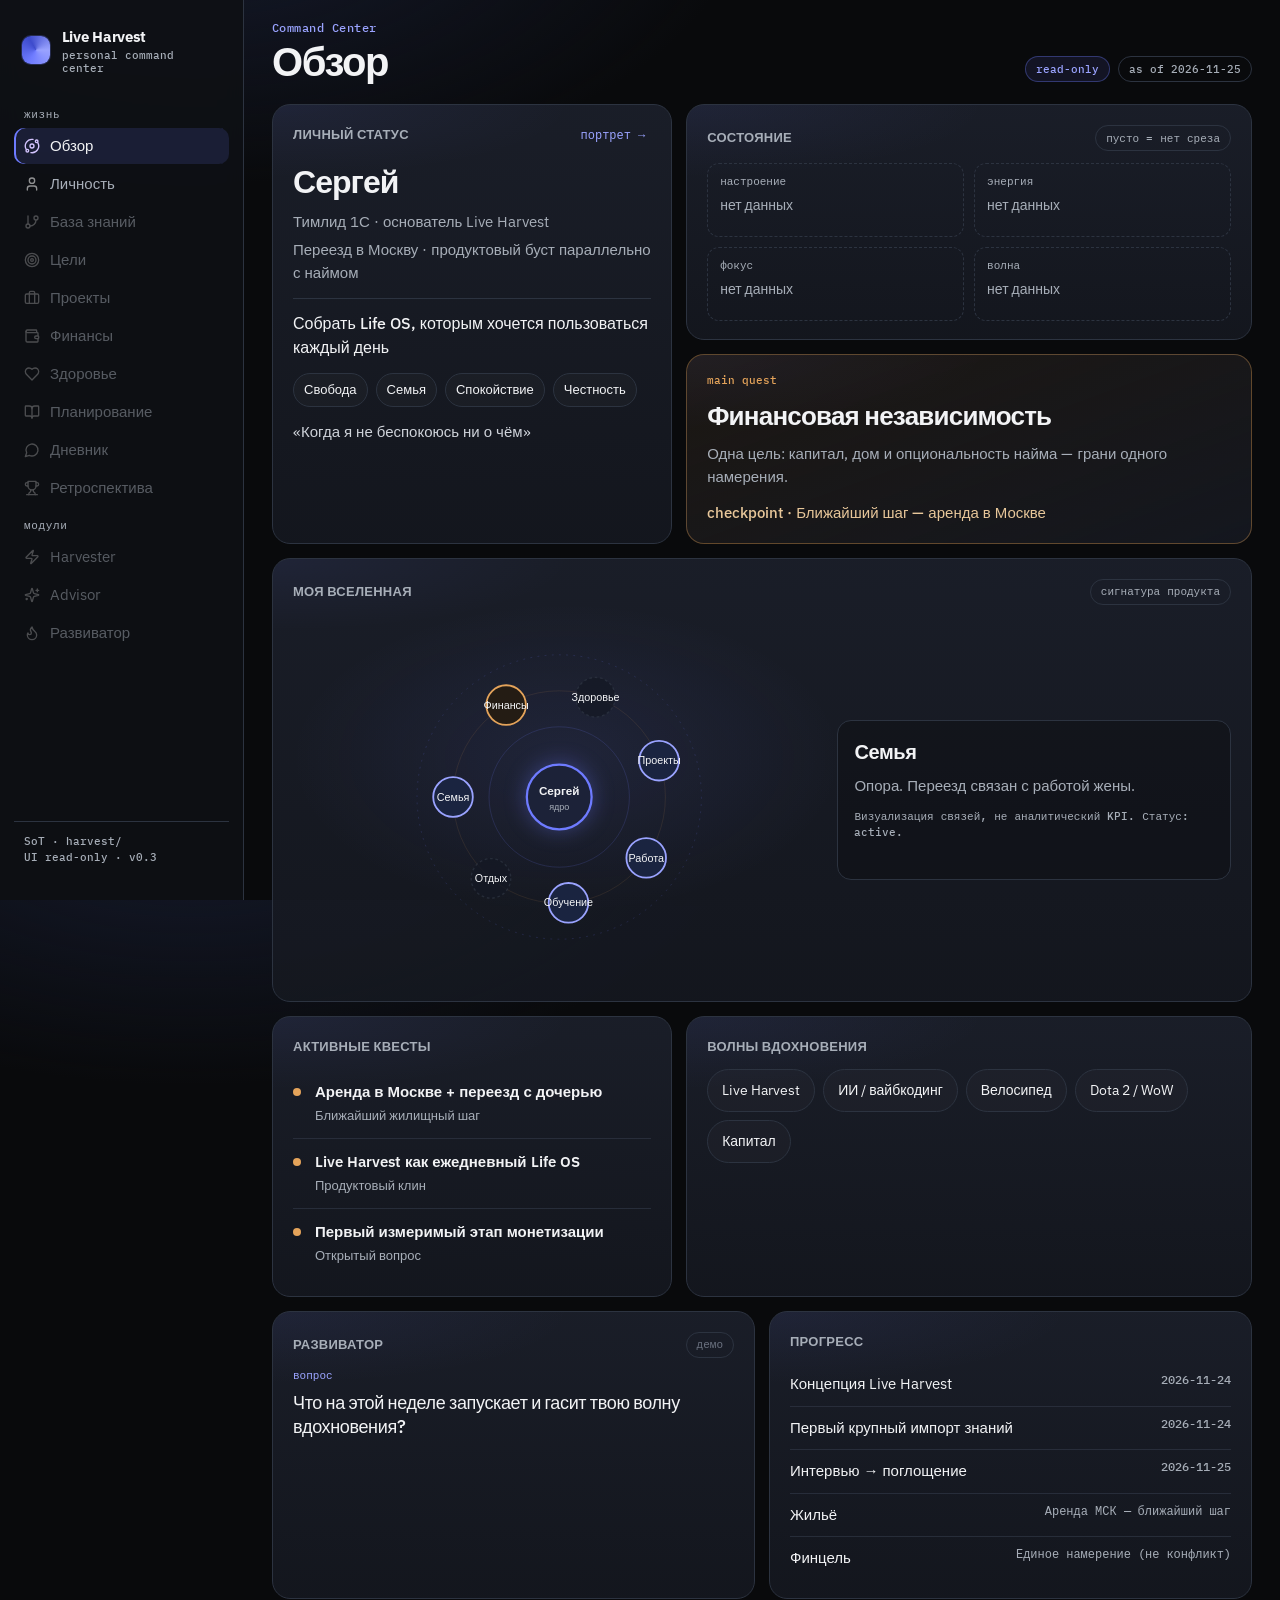
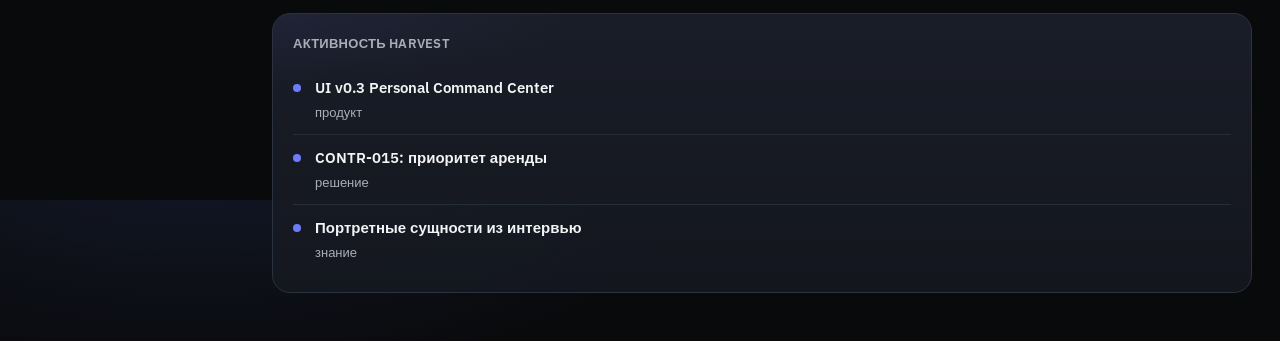
==== index.html @ 698acf75 "Publish Live Harvest UI v0.3 for external design challenge. Includes static Command Center, design h" ====
<!DOCTYPE html>
<html lang="ru">
<head>
  <meta charset="UTF-8" />
  <meta name="viewport" content="width=device-width, initial-scale=1" />
  <title>Live Harvest — Command Center</title>
  <link rel="stylesheet" href="./styles.css" />
</head>
<body>
  <div class="shell">
    <aside class="rail" aria-label="Навигация">
      <div class="brand">
        <div class="brand-mark" aria-hidden="true"></div>
        <div>
          <div class="brand-name">Live Harvest</div>
          <div class="brand-sub">personal command center</div>
        </div>
      </div>
      <nav class="nav">
        <p class="nav-label">жизнь</p>
        <button type="button" class="nav-btn is-active" data-route="home"><img src="./icons/orbit.svg" alt="" />Обзор</button>
        <button type="button" class="nav-btn" data-route="self"><img src="./icons/user.svg" alt="" />Личность</button>
        <button type="button" class="nav-btn is-stub" data-route="knowledge"><img src="./icons/git-branch.svg" alt="" />База знаний</button>
        <button type="button" class="nav-btn is-stub" data-route="goals"><img src="./icons/target.svg" alt="" />Цели</button>
        <button type="button" class="nav-btn is-stub" data-route="projects"><img src="./icons/briefcase.svg" alt="" />Проекты</button>
        <button type="button" class="nav-btn is-stub" data-route="finance"><img src="./icons/wallet.svg" alt="" />Финансы</button>
        <button type="button" class="nav-btn is-stub" data-route="health"><img src="./icons/heart.svg" alt="" />Здоровье</button>
        <button type="button" class="nav-btn is-stub" data-route="plan"><img src="./icons/book-open.svg" alt="" />Планирование</button>
        <button type="button" class="nav-btn is-stub" data-route="journal"><img src="./icons/message-circle.svg" alt="" />Дневник</button>
        <button type="button" class="nav-btn is-stub" data-route="retro"><img src="./icons/trophy.svg" alt="" />Ретроспектива</button>
        <p class="nav-label">модули</p>
        <button type="button" class="nav-btn is-stub" data-route="harvester"><img src="./icons/zap.svg" alt="" />Harvester</button>
        <button type="button" class="nav-btn is-stub" data-route="advisor"><img src="./icons/sparkles.svg" alt="" />Advisor</button>
        <button type="button" class="nav-btn is-stub" data-route="razvivator"><img src="./icons/flame.svg" alt="" />Развиватор</button>
      </nav>
      <div class="rail-foot">SoT · harvest/<br />UI read-only · v0.3</div>
    </aside>

    <div class="workspace">
      <header class="top">
        <div>
          <p class="kicker" id="kicker">Command Center</p>
          <h1 id="pageTitle">Обзор</h1>
        </div>
        <div class="top-chips">
          <span class="chip accent">read-only</span>
          <span class="chip" id="asOf">as of —</span>
        </div>
      </header>
      <main id="stage" class="stage"></main>
    </div>
  </div>
  <script src="./data.js"></script>
  <script src="./app.js"></script>
</body>
</html>
---- styles.css ----
@font-face{font-family:"IBM Plex Sans";src:url("./fonts/IBMPlexSans-Regular.woff2") format("woff2");font-weight:400;font-display:swap}
@font-face{font-family:"IBM Plex Sans";src:url("./fonts/IBMPlexSans-Medium.woff2") format("woff2");font-weight:500;font-display:swap}
@font-face{font-family:"IBM Plex Sans";src:url("./fonts/IBMPlexSans-SemiBold.woff2") format("woff2");font-weight:600;font-display:swap}
@font-face{font-family:"IBM Plex Sans";src:url("./fonts/IBMPlexSans-Bold.woff2") format("woff2");font-weight:700;font-display:swap}
@font-face{font-family:"IBM Plex Mono";src:url("./fonts/IBMPlexMono-Regular.woff2") format("woff2");font-weight:400;font-display:swap}
@font-face{font-family:"IBM Plex Mono";src:url("./fonts/IBMPlexMono-Medium.woff2") format("woff2");font-weight:500;font-display:swap}

:root{
  --bg:#090A0C;--bg-2:#0F1115;--surface:#151820;--surface-2:#1B1F2A;
  --line:#2C3340;--text:#F2F3F5;--text-2:#A7AEB8;
  --accent:#6E7BFF;--accent-2:#9AA3FF;--warm:#E4A35A;--life:#4ECB8D;
  --intent:#6EB6FF;--hypo:#C9B06A;--open:#E28B7A;--demo:#6B7280;
  --font:"IBM Plex Sans","Segoe UI",sans-serif;--mono:"IBM Plex Mono",ui-monospace,monospace;
  --rail:244px;--ease:cubic-bezier(.22,.8,.24,1);
}
*{box-sizing:border-box}
html,body{height:100%}
body{margin:0;background:radial-gradient(1000px 500px at 15% -10%,#151a2c 0%,transparent 55%),var(--bg);color:var(--text);font:400 15px/1.5 var(--font);-webkit-font-smoothing:antialiased}
button{font:inherit;color:inherit;background:none;border:0;cursor:pointer}
img{display:block}

.shell{display:grid;grid-template-columns:var(--rail) minmax(0,1fr);min-height:100vh}
.rail{position:sticky;top:0;height:100vh;padding:22px 14px;border-right:1px solid var(--line);background:rgba(15,17,21,.92);backdrop-filter:blur(10px);display:flex;flex-direction:column;gap:18px;overflow:auto}
.brand{display:flex;gap:12px;align-items:center;padding:4px 8px}
.brand-mark{width:28px;height:28px;border-radius:9px;background:conic-gradient(from 210deg,#6E7BFF,#3d4bcc,#9AA3FF,#6E7BFF);box-shadow:0 0 0 1px rgba(110,123,255,.25)}
.brand-name{font-weight:650;font-size:15px;letter-spacing:-.02em}
.brand-sub{font:500 11px/1.2 var(--mono);color:var(--text-2)}
.nav{display:grid;gap:2px}
.nav-label{margin:12px 10px 6px;font:500 11px/1 var(--mono);color:var(--text-2);letter-spacing:.06em;text-transform:lowercase}
.nav-btn{display:flex;align-items:center;gap:10px;min-height:36px;padding:0 10px;border-radius:10px;color:var(--text-2);text-align:left;transition:background .15s var(--ease),color .15s var(--ease)}
.nav-btn img{width:16px;height:16px;opacity:.7;filter:invert(78%)}
.nav-btn:hover{color:var(--text);background:rgba(255,255,255,.03)}
.nav-btn.is-active{color:var(--text);background:rgba(110,123,255,.14);box-shadow:inset 2px 0 0 var(--accent)}
.nav-btn.is-active img{opacity:1;filter:invert(78%) sepia(40%) saturate(600%) hue-rotate(200deg)}
.nav-btn.is-stub{opacity:.48}
.rail-foot{margin-top:auto;padding:12px 10px;border-top:1px solid var(--line);font:500 11px/1.45 var(--mono);color:var(--text-2)}

.workspace{min-width:0;padding:22px 28px 48px}
.top{display:flex;justify-content:space-between;gap:16px;align-items:end;margin-bottom:22px}
.kicker{margin:0 0 6px;font:500 12px/1 var(--mono);color:var(--accent-2);letter-spacing:.04em}
.top h1{margin:0;font-size:clamp(28px,3.2vw,40px);font-weight:650;letter-spacing:-.035em;line-height:1.05}
.top-chips{display:flex;gap:8px;flex-wrap:wrap}
.chip{display:inline-flex;align-items:center;min-height:26px;padding:0 10px;border-radius:999px;border:1px solid var(--line);font:500 11px/1 var(--mono);color:var(--text-2)}
.chip.accent{color:var(--accent-2);border-color:rgba(110,123,255,.35);background:rgba(110,123,255,.1)}
.chip.demo{color:var(--demo)}

.stage{max-width:1180px;animation:in .18s var(--ease)}
@keyframes in{from{opacity:0;transform:translateY(6px)}to{opacity:1;transform:none}}
@media (prefers-reduced-motion:reduce){.stage{animation:none}.nav-btn{transition:none}}

/* Asymmetric bento */
.bento{display:grid;grid-template-columns:repeat(12,minmax(0,1fr));grid-auto-rows:minmax(72px,auto);gap:14px}
.cell{background:linear-gradient(180deg,rgba(27,31,42,.95),rgba(21,24,32,.92));border:1px solid var(--line);border-radius:18px;padding:20px 20px 18px;min-width:0;position:relative;overflow:hidden}
.cell::before{content:"";position:absolute;inset:0;pointer-events:none;background:radial-gradient(500px 120px at 0% 0%,rgba(110,123,255,.07),transparent 60%)}
.cell.universe-cell{min-height:380px;background:
  radial-gradient(500px 280px at 30% 45%,rgba(110,123,255,.1),transparent 55%),
  linear-gradient(180deg,rgba(27,31,42,.95),rgba(21,24,32,.92))}
.s4{grid-column:span 4}.s5{grid-column:span 5}.s6{grid-column:span 6}.s7{grid-column:span 7}.s8{grid-column:span 8}.s12{grid-column:span 12}
.r2{grid-row:span 2}

.cell-h{display:flex;justify-content:space-between;align-items:center;gap:10px;margin-bottom:12px;position:relative;z-index:1}
.cell-title{margin:0;font-size:13px;font-weight:600;color:var(--text-2);letter-spacing:.02em;text-transform:uppercase}
.linkish{font:500 12px/1 var(--mono);color:var(--accent-2)}
.linkish:hover{text-decoration:underline}

.status-name{margin:0;font-size:32px;font-weight:650;letter-spacing:-.03em;position:relative;z-index:1}
.status-role,.status-stage,.muted{margin:6px 0 0;color:var(--text-2);position:relative;z-index:1}
.status-focus{margin:14px 0 0;padding:12px 0 0;border-top:1px solid var(--line);font-size:16px;font-weight:500;position:relative;z-index:1}
.pills{display:flex;flex-wrap:wrap;gap:8px;margin-top:14px;position:relative;z-index:1}
.pill{padding:6px 10px;border-radius:999px;border:1px solid var(--line);font-size:13px;background:rgba(255,255,255,.02)}
.motto{margin:14px 0 0;color:#cfd3da;font-size:15px;position:relative;z-index:1}

.state-board{display:grid;grid-template-columns:1fr 1fr;gap:10px;position:relative;z-index:1}
.state-item{border:1px dashed var(--line);border-radius:12px;padding:12px;min-height:74px}
.state-item .k{font:500 11px/1 var(--mono);color:var(--text-2);margin-bottom:8px}
.state-item .empty{color:var(--text-2);font-size:14px}

/* Universe signature */
.universe-wrap{position:relative;z-index:1;display:grid;grid-template-columns:1.15fr .85fr;gap:12px;align-items:center;min-height:320px}
.universe-svg{width:100%;height:auto;aspect-ratio:1;max-height:360px}
.orbit{fill:none;stroke:rgba(110,123,255,.18);stroke-width:1}
.orbit-2{stroke:rgba(228,163,90,.12)}
.node{cursor:pointer;transition:transform .15s var(--ease)}
.node:hover{transform:scale(1.06)}
.node circle.core{fill:#1c2238;stroke:var(--accent);stroke-width:2.5;filter:drop-shadow(0 0 12px rgba(110,123,255,.35))}
.node circle.leaf{fill:#141824;stroke:var(--line);stroke-width:1.5}
.node.active circle.leaf{fill:#1a2440;stroke:var(--accent-2);stroke-width:2}
.node.watch circle.leaf{fill:#241c14;stroke:var(--warm);stroke-width:2}
.node.empty circle.leaf{stroke-dasharray:3 3;opacity:.75}
.node text{fill:var(--text);font-size:12px;font-weight:500;font-family:var(--font);pointer-events:none}
.node text.sub{fill:var(--text-2);font-size:10px;font-weight:400}
.universe-detail{border:1px solid var(--line);border-radius:14px;padding:16px;background:rgba(9,10,12,.35);min-height:160px}
.universe-detail h3{margin:0 0 8px;font-size:20px;letter-spacing:-.02em}
.universe-detail p{margin:0;color:var(--text-2)}
.universe-hint{margin-top:12px;font:500 11px/1.4 var(--mono);color:var(--text-2)}

.quest{border-color:rgba(228,163,90,.35);background:linear-gradient(160deg,rgba(228,163,90,.09),rgba(21,24,32,.95))}
.quest-badge{font:500 11px/1 var(--mono);color:var(--warm);margin-bottom:10px;position:relative;z-index:1}
.quest h3{margin:0 0 8px;font-size:26px;letter-spacing:-.03em;position:relative;z-index:1}
.quest p{margin:0;color:var(--text-2);position:relative;z-index:1}
.quest .cp{margin-top:14px;color:#e8c79a;font-weight:500}

.rows{display:grid;gap:0;position:relative;z-index:1}
.row{display:grid;grid-template-columns:10px 1fr;gap:12px;padding:12px 0;border-bottom:1px solid rgba(44,51,64,.8)}
.row:last-child{border-bottom:0}
.dot{width:8px;height:8px;border-radius:50%;margin-top:7px;background:var(--warm)}
.row-t{font-weight:550}
.row-m{margin-top:3px;color:var(--text-2);font-size:13px}

.waves{display:flex;flex-wrap:wrap;gap:8px;position:relative;z-index:1}
.wave{padding:10px 14px;border-radius:999px;border:1px solid var(--line);font-size:14px;background:rgba(255,255,255,.02);transition:border-color .15s var(--ease),transform .15s var(--ease)}
.wave:hover{border-color:rgba(110,123,255,.45);transform:translateY(-1px)}

.raz-card{position:relative;z-index:1}
.raz-type{font:500 11px/1 var(--mono);color:var(--accent-2);margin-bottom:10px}
.raz-text{font-size:18px;font-weight:500;letter-spacing:-.02em;line-height:1.35}

.prog-line{display:flex;justify-content:space-between;gap:12px;padding:10px 0;border-bottom:1px solid rgba(44,51,64,.8);position:relative;z-index:1}
.prog-line:last-child{border-bottom:0}
.prog-line span:last-child{color:var(--text-2);font:500 12px/1.2 var(--mono);white-space:nowrap}

/* Personality character sheet */
.char{display:grid;grid-template-columns:minmax(0,1.05fr) minmax(0,1.2fr);gap:16px}
.core{padding:28px 24px;border-radius:20px;border:1px solid var(--line);background:
  radial-gradient(600px 240px at 10% 0%,rgba(110,123,255,.16),transparent 55%),
  linear-gradient(180deg,#171b28,#12151d);min-height:280px}
.core .eyebrow{margin:0 0 10px;font:500 12px/1 var(--mono);color:var(--accent-2)}
.core h2{margin:0;font-size:34px;letter-spacing:-.04em}
.core .lead{margin:14px 0 0;font-size:17px;color:#d5dae3;max-width:34ch}
.core .meta{margin-top:22px;display:flex;flex-wrap:wrap;gap:8px}
.legend{display:flex;flex-wrap:wrap;gap:12px;margin:0 0 14px;font:500 12px/1 var(--mono);color:var(--text-2)}
.legend i{display:inline-block;width:8px;height:8px;border-radius:50%;margin-right:6px}
.cluster-grid{display:grid;grid-template-columns:1fr 1fr;gap:12px}
.cluster{border:1px solid var(--line);border-radius:14px;background:var(--surface);padding:14px;cursor:pointer;transition:border-color .15s var(--ease),transform .15s var(--ease)}
.cluster:hover,.cluster.is-open{border-color:rgba(110,123,255,.45);transform:translateY(-1px)}
.cluster h3{margin:0 0 8px;font-size:15px}
.cluster ul{list-style:none;margin:0;padding:0;display:grid;gap:8px;max-height:3.2em;overflow:hidden;opacity:.72;transition:max-height .2s var(--ease),opacity .2s var(--ease)}
.cluster.is-open ul{max-height:480px;opacity:1}
.cluster li{position:relative;padding-left:14px;font-size:14px;color:#d7dbe3}
.cluster li::before{content:"";position:absolute;left:0;top:.55em;width:7px;height:7px;border-radius:50%;background:var(--life)}
.cluster li[data-ep="intent"]::before{background:var(--intent)}
.cluster li[data-ep="hypo"]::before{background:var(--hypo)}
.cluster li[data-ep="open"]::before{background:var(--open)}
.history{margin-top:14px;border:1px solid var(--line);border-radius:14px;padding:14px;background:var(--surface)}
.actions{display:flex;flex-wrap:wrap;gap:8px;margin:0 0 14px}
.btn{min-height:34px;padding:0 12px;border-radius:10px;border:1px solid var(--line);color:var(--text-2);font-size:13px}
.btn:hover{color:var(--text);border-color:#3d4656}
.btn[disabled]{opacity:.45;cursor:not-allowed}

.stub{max-width:520px;border:1px dashed var(--line);border-radius:16px;padding:28px;color:var(--text-2)}
.stub h2{margin:0 0 8px;color:var(--text);font-size:24px}

@media (max-width:1100px){
  .universe-wrap{grid-template-columns:1fr}
  .char{grid-template-columns:1fr}
  .cluster-grid{grid-template-columns:1fr}
}
@media (max-width:900px){
  .shell{grid-template-columns:1fr;width:100%;overflow-x:hidden}
  .rail{position:relative;height:auto;border-right:0;border-bottom:1px solid var(--line);max-height:none}
  .nav{display:flex;flex-wrap:wrap;gap:4px}
  .nav-label{width:100%}
  .bento{grid-template-columns:1fr;width:100%}
  .s4,.s5,.s6,.s7,.s8,.s12{grid-column:1 / -1}
  .r2{grid-row:auto}
  .workspace{padding:14px;width:100%;min-width:0}
  .stage{max-width:100%}
  .universe-wrap{grid-template-columns:1fr}
  .universe-svg{max-height:280px}
  .status-name{font-size:24px}
  .quest h3{font-size:20px}
  .top{align-items:start;flex-direction:column}
}
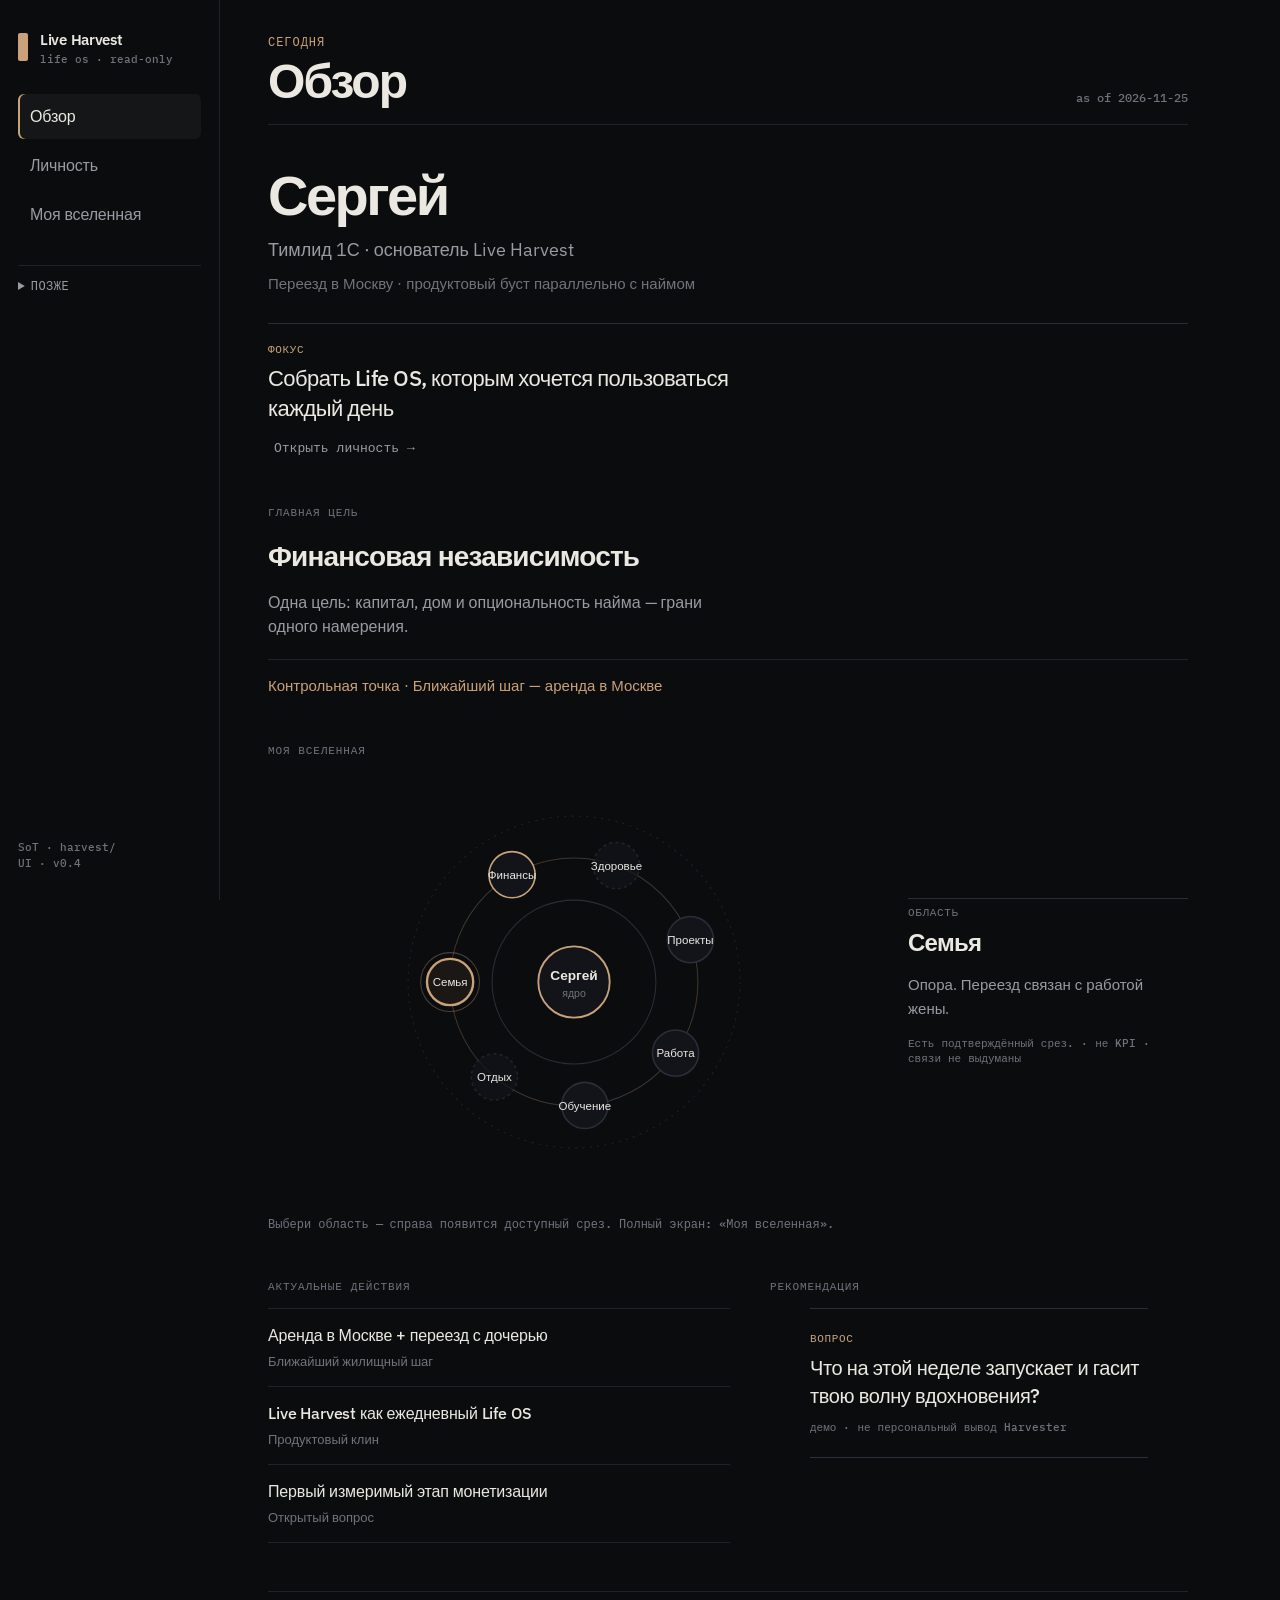
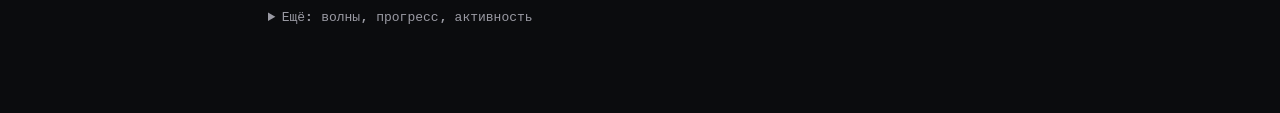
==== commit ebca51d5: "Critical redesign v0.4: fix Universe lag and replace bento AI-dashboard with editorial three-screen " ====
--- a/index.html
+++ b/index.html
@@ -3,7 +3,7 @@
 <head>
   <meta charset="UTF-8" />
   <meta name="viewport" content="width=device-width, initial-scale=1" />
-  <title>Live Harvest — Command Center</title>
+  <title>Live Harvest</title>
   <link rel="stylesheet" href="./styles.css" />
 </head>
 <body>
@@ -13,41 +13,32 @@
         <div class="brand-mark" aria-hidden="true"></div>
         <div>
           <div class="brand-name">Live Harvest</div>
-          <div class="brand-sub">personal command center</div>
+          <div class="brand-sub">life os · read-only</div>
         </div>
       </div>
-      <nav class="nav">
-        <p class="nav-label">жизнь</p>
-        <button type="button" class="nav-btn is-active" data-route="home"><img src="./icons/orbit.svg" alt="" />Обзор</button>
-        <button type="button" class="nav-btn" data-route="self"><img src="./icons/user.svg" alt="" />Личность</button>
-        <button type="button" class="nav-btn is-stub" data-route="knowledge"><img src="./icons/git-branch.svg" alt="" />База знаний</button>
-        <button type="button" class="nav-btn is-stub" data-route="goals"><img src="./icons/target.svg" alt="" />Цели</button>
-        <button type="button" class="nav-btn is-stub" data-route="projects"><img src="./icons/briefcase.svg" alt="" />Проекты</button>
-        <button type="button" class="nav-btn is-stub" data-route="finance"><img src="./icons/wallet.svg" alt="" />Финансы</button>
-        <button type="button" class="nav-btn is-stub" data-route="health"><img src="./icons/heart.svg" alt="" />Здоровье</button>
-        <button type="button" class="nav-btn is-stub" data-route="plan"><img src="./icons/book-open.svg" alt="" />Планирование</button>
-        <button type="button" class="nav-btn is-stub" data-route="journal"><img src="./icons/message-circle.svg" alt="" />Дневник</button>
-        <button type="button" class="nav-btn is-stub" data-route="retro"><img src="./icons/trophy.svg" alt="" />Ретроспектива</button>
-        <p class="nav-label">модули</p>
-        <button type="button" class="nav-btn is-stub" data-route="harvester"><img src="./icons/zap.svg" alt="" />Harvester</button>
-        <button type="button" class="nav-btn is-stub" data-route="advisor"><img src="./icons/sparkles.svg" alt="" />Advisor</button>
-        <button type="button" class="nav-btn is-stub" data-route="razvivator"><img src="./icons/flame.svg" alt="" />Развиватор</button>
+      <nav class="nav" aria-label="Основные экраны">
+        <button type="button" class="nav-btn is-active" data-route="home">Обзор</button>
+        <button type="button" class="nav-btn" data-route="self">Личность</button>
+        <button type="button" class="nav-btn" data-route="universe">Моя вселенная</button>
       </nav>
-      <div class="rail-foot">SoT · harvest/<br />UI read-only · v0.3</div>
+      <details class="soon">
+        <summary>Позже</summary>
+        <p>Цели, проекты, финансы, здоровье, дневник, Harvester, Advisor — не готовы. Не маскируем заглушки под продукт.</p>
+      </details>
+      <div class="rail-foot">SoT · harvest/<br />UI · v0.4</div>
     </aside>
 
     <div class="workspace">
       <header class="top">
         <div>
-          <p class="kicker" id="kicker">Command Center</p>
+          <p class="kicker" id="kicker">Сегодня</p>
           <h1 id="pageTitle">Обзор</h1>
         </div>
-        <div class="top-chips">
-          <span class="chip accent">read-only</span>
-          <span class="chip" id="asOf">as of —</span>
+        <div class="top-meta">
+          <span id="asOf">as of —</span>
         </div>
       </header>
-      <main id="stage" class="stage"></main>
+      <main id="stage" class="stage" tabindex="-1"></main>
     </div>
   </div>
   <script src="./data.js"></script>
--- a/styles.css
+++ b/styles.css
@@ -6,168 +6,309 @@
 @font-face{font-family:"IBM Plex Mono";src:url("./fonts/IBMPlexMono-Medium.woff2") format("woff2");font-weight:500;font-display:swap}
 
 :root{
-  --bg:#090A0C;--bg-2:#0F1115;--surface:#151820;--surface-2:#1B1F2A;
-  --line:#2C3340;--text:#F2F3F5;--text-2:#A7AEB8;
-  --accent:#6E7BFF;--accent-2:#9AA3FF;--warm:#E4A35A;--life:#4ECB8D;
-  --intent:#6EB6FF;--hypo:#C9B06A;--open:#E28B7A;--demo:#6B7280;
-  --font:"IBM Plex Sans","Segoe UI",sans-serif;--mono:"IBM Plex Mono",ui-monospace,monospace;
-  --rail:244px;--ease:cubic-bezier(.22,.8,.24,1);
-}
+  --bg:#0b0c0e;
+  --bg-elev:#12141a;
+  --line:#2a2e38;
+  --line-soft:#1e222b;
+  --text:#ebe8e1;
+  --muted:#9a9aa3;
+  --faint:#6f737c;
+  --accent:#c9a27a;
+  --accent-soft:rgba(201,162,122,.16);
+  --life:#5cb88a;
+  --intent:#7eb6d9;
+  --hypo:#cbb46a;
+  --open:#d48a78;
+  --font:"IBM Plex Sans","Segoe UI",sans-serif;
+  --mono:"IBM Plex Mono",ui-monospace,monospace;
+  --rail:220px;
+  --ease:cubic-bezier(.2,.7,.2,1);
+  --max:920px;
+}
+
 *{box-sizing:border-box}
 html,body{height:100%}
-body{margin:0;background:radial-gradient(1000px 500px at 15% -10%,#151a2c 0%,transparent 55%),var(--bg);color:var(--text);font:400 15px/1.5 var(--font);-webkit-font-smoothing:antialiased}
+body{
+  margin:0;
+  background:var(--bg);
+  color:var(--text);
+  font:400 16px/1.55 var(--font);
+  -webkit-font-smoothing:antialiased;
+}
 button{font:inherit;color:inherit;background:none;border:0;cursor:pointer}
-img{display:block}
+a{color:inherit}
 
 .shell{display:grid;grid-template-columns:var(--rail) minmax(0,1fr);min-height:100vh}
-.rail{position:sticky;top:0;height:100vh;padding:22px 14px;border-right:1px solid var(--line);background:rgba(15,17,21,.92);backdrop-filter:blur(10px);display:flex;flex-direction:column;gap:18px;overflow:auto}
-.brand{display:flex;gap:12px;align-items:center;padding:4px 8px}
-.brand-mark{width:28px;height:28px;border-radius:9px;background:conic-gradient(from 210deg,#6E7BFF,#3d4bcc,#9AA3FF,#6E7BFF);box-shadow:0 0 0 1px rgba(110,123,255,.25)}
-.brand-name{font-weight:650;font-size:15px;letter-spacing:-.02em}
-.brand-sub{font:500 11px/1.2 var(--mono);color:var(--text-2)}
-.nav{display:grid;gap:2px}
-.nav-label{margin:12px 10px 6px;font:500 11px/1 var(--mono);color:var(--text-2);letter-spacing:.06em;text-transform:lowercase}
-.nav-btn{display:flex;align-items:center;gap:10px;min-height:36px;padding:0 10px;border-radius:10px;color:var(--text-2);text-align:left;transition:background .15s var(--ease),color .15s var(--ease)}
-.nav-btn img{width:16px;height:16px;opacity:.7;filter:invert(78%)}
+.rail{
+  position:sticky;top:0;height:100vh;
+  padding:28px 18px;
+  border-right:1px solid var(--line-soft);
+  display:flex;flex-direction:column;gap:28px;
+  background:var(--bg);
+}
+.brand{display:flex;gap:12px;align-items:center}
+.brand-mark{
+  width:10px;height:28px;border-radius:2px;
+  background:var(--accent);
+}
+.brand-name{font-weight:600;font-size:15px;letter-spacing:-.02em}
+.brand-sub{margin-top:2px;font:500 11px/1.2 var(--mono);color:var(--faint)}
+
+.nav{display:grid;gap:4px}
+.nav-btn{
+  text-align:left;
+  padding:10px 12px;
+  border-radius:6px;
+  color:var(--muted);
+  letter-spacing:-.01em;
+  transition:color .15s var(--ease), background .15s var(--ease);
+}
 .nav-btn:hover{color:var(--text);background:rgba(255,255,255,.03)}
-.nav-btn.is-active{color:var(--text);background:rgba(110,123,255,.14);box-shadow:inset 2px 0 0 var(--accent)}
-.nav-btn.is-active img{opacity:1;filter:invert(78%) sepia(40%) saturate(600%) hue-rotate(200deg)}
-.nav-btn.is-stub{opacity:.48}
-.rail-foot{margin-top:auto;padding:12px 10px;border-top:1px solid var(--line);font:500 11px/1.45 var(--mono);color:var(--text-2)}
-
-.workspace{min-width:0;padding:22px 28px 48px}
-.top{display:flex;justify-content:space-between;gap:16px;align-items:end;margin-bottom:22px}
-.kicker{margin:0 0 6px;font:500 12px/1 var(--mono);color:var(--accent-2);letter-spacing:.04em}
-.top h1{margin:0;font-size:clamp(28px,3.2vw,40px);font-weight:650;letter-spacing:-.035em;line-height:1.05}
-.top-chips{display:flex;gap:8px;flex-wrap:wrap}
-.chip{display:inline-flex;align-items:center;min-height:26px;padding:0 10px;border-radius:999px;border:1px solid var(--line);font:500 11px/1 var(--mono);color:var(--text-2)}
-.chip.accent{color:var(--accent-2);border-color:rgba(110,123,255,.35);background:rgba(110,123,255,.1)}
-.chip.demo{color:var(--demo)}
-
-.stage{max-width:1180px;animation:in .18s var(--ease)}
-@keyframes in{from{opacity:0;transform:translateY(6px)}to{opacity:1;transform:none}}
-@media (prefers-reduced-motion:reduce){.stage{animation:none}.nav-btn{transition:none}}
-
-/* Asymmetric bento */
-.bento{display:grid;grid-template-columns:repeat(12,minmax(0,1fr));grid-auto-rows:minmax(72px,auto);gap:14px}
-.cell{background:linear-gradient(180deg,rgba(27,31,42,.95),rgba(21,24,32,.92));border:1px solid var(--line);border-radius:18px;padding:20px 20px 18px;min-width:0;position:relative;overflow:hidden}
-.cell::before{content:"";position:absolute;inset:0;pointer-events:none;background:radial-gradient(500px 120px at 0% 0%,rgba(110,123,255,.07),transparent 60%)}
-.cell.universe-cell{min-height:380px;background:
-  radial-gradient(500px 280px at 30% 45%,rgba(110,123,255,.1),transparent 55%),
-  linear-gradient(180deg,rgba(27,31,42,.95),rgba(21,24,32,.92))}
-.s4{grid-column:span 4}.s5{grid-column:span 5}.s6{grid-column:span 6}.s7{grid-column:span 7}.s8{grid-column:span 8}.s12{grid-column:span 12}
-.r2{grid-row:span 2}
-
-.cell-h{display:flex;justify-content:space-between;align-items:center;gap:10px;margin-bottom:12px;position:relative;z-index:1}
-.cell-title{margin:0;font-size:13px;font-weight:600;color:var(--text-2);letter-spacing:.02em;text-transform:uppercase}
-.linkish{font:500 12px/1 var(--mono);color:var(--accent-2)}
-.linkish:hover{text-decoration:underline}
-
-.status-name{margin:0;font-size:32px;font-weight:650;letter-spacing:-.03em;position:relative;z-index:1}
-.status-role,.status-stage,.muted{margin:6px 0 0;color:var(--text-2);position:relative;z-index:1}
-.status-focus{margin:14px 0 0;padding:12px 0 0;border-top:1px solid var(--line);font-size:16px;font-weight:500;position:relative;z-index:1}
-.pills{display:flex;flex-wrap:wrap;gap:8px;margin-top:14px;position:relative;z-index:1}
-.pill{padding:6px 10px;border-radius:999px;border:1px solid var(--line);font-size:13px;background:rgba(255,255,255,.02)}
-.motto{margin:14px 0 0;color:#cfd3da;font-size:15px;position:relative;z-index:1}
-
-.state-board{display:grid;grid-template-columns:1fr 1fr;gap:10px;position:relative;z-index:1}
-.state-item{border:1px dashed var(--line);border-radius:12px;padding:12px;min-height:74px}
-.state-item .k{font:500 11px/1 var(--mono);color:var(--text-2);margin-bottom:8px}
-.state-item .empty{color:var(--text-2);font-size:14px}
-
-/* Universe signature */
-.universe-wrap{position:relative;z-index:1;display:grid;grid-template-columns:1.15fr .85fr;gap:12px;align-items:center;min-height:320px}
-.universe-svg{width:100%;height:auto;aspect-ratio:1;max-height:360px}
-.orbit{fill:none;stroke:rgba(110,123,255,.18);stroke-width:1}
-.orbit-2{stroke:rgba(228,163,90,.12)}
-.node{cursor:pointer;transition:transform .15s var(--ease)}
-.node:hover{transform:scale(1.06)}
-.node circle.core{fill:#1c2238;stroke:var(--accent);stroke-width:2.5;filter:drop-shadow(0 0 12px rgba(110,123,255,.35))}
-.node circle.leaf{fill:#141824;stroke:var(--line);stroke-width:1.5}
-.node.active circle.leaf{fill:#1a2440;stroke:var(--accent-2);stroke-width:2}
-.node.watch circle.leaf{fill:#241c14;stroke:var(--warm);stroke-width:2}
-.node.empty circle.leaf{stroke-dasharray:3 3;opacity:.75}
-.node text{fill:var(--text);font-size:12px;font-weight:500;font-family:var(--font);pointer-events:none}
-.node text.sub{fill:var(--text-2);font-size:10px;font-weight:400}
-.universe-detail{border:1px solid var(--line);border-radius:14px;padding:16px;background:rgba(9,10,12,.35);min-height:160px}
-.universe-detail h3{margin:0 0 8px;font-size:20px;letter-spacing:-.02em}
-.universe-detail p{margin:0;color:var(--text-2)}
-.universe-hint{margin-top:12px;font:500 11px/1.4 var(--mono);color:var(--text-2)}
-
-.quest{border-color:rgba(228,163,90,.35);background:linear-gradient(160deg,rgba(228,163,90,.09),rgba(21,24,32,.95))}
-.quest-badge{font:500 11px/1 var(--mono);color:var(--warm);margin-bottom:10px;position:relative;z-index:1}
-.quest h3{margin:0 0 8px;font-size:26px;letter-spacing:-.03em;position:relative;z-index:1}
-.quest p{margin:0;color:var(--text-2);position:relative;z-index:1}
-.quest .cp{margin-top:14px;color:#e8c79a;font-weight:500}
-
-.rows{display:grid;gap:0;position:relative;z-index:1}
-.row{display:grid;grid-template-columns:10px 1fr;gap:12px;padding:12px 0;border-bottom:1px solid rgba(44,51,64,.8)}
-.row:last-child{border-bottom:0}
-.dot{width:8px;height:8px;border-radius:50%;margin-top:7px;background:var(--warm)}
-.row-t{font-weight:550}
-.row-m{margin-top:3px;color:var(--text-2);font-size:13px}
-
-.waves{display:flex;flex-wrap:wrap;gap:8px;position:relative;z-index:1}
-.wave{padding:10px 14px;border-radius:999px;border:1px solid var(--line);font-size:14px;background:rgba(255,255,255,.02);transition:border-color .15s var(--ease),transform .15s var(--ease)}
-.wave:hover{border-color:rgba(110,123,255,.45);transform:translateY(-1px)}
-
-.raz-card{position:relative;z-index:1}
-.raz-type{font:500 11px/1 var(--mono);color:var(--accent-2);margin-bottom:10px}
-.raz-text{font-size:18px;font-weight:500;letter-spacing:-.02em;line-height:1.35}
-
-.prog-line{display:flex;justify-content:space-between;gap:12px;padding:10px 0;border-bottom:1px solid rgba(44,51,64,.8);position:relative;z-index:1}
-.prog-line:last-child{border-bottom:0}
-.prog-line span:last-child{color:var(--text-2);font:500 12px/1.2 var(--mono);white-space:nowrap}
-
-/* Personality character sheet */
-.char{display:grid;grid-template-columns:minmax(0,1.05fr) minmax(0,1.2fr);gap:16px}
-.core{padding:28px 24px;border-radius:20px;border:1px solid var(--line);background:
-  radial-gradient(600px 240px at 10% 0%,rgba(110,123,255,.16),transparent 55%),
-  linear-gradient(180deg,#171b28,#12151d);min-height:280px}
-.core .eyebrow{margin:0 0 10px;font:500 12px/1 var(--mono);color:var(--accent-2)}
-.core h2{margin:0;font-size:34px;letter-spacing:-.04em}
-.core .lead{margin:14px 0 0;font-size:17px;color:#d5dae3;max-width:34ch}
-.core .meta{margin-top:22px;display:flex;flex-wrap:wrap;gap:8px}
-.legend{display:flex;flex-wrap:wrap;gap:12px;margin:0 0 14px;font:500 12px/1 var(--mono);color:var(--text-2)}
-.legend i{display:inline-block;width:8px;height:8px;border-radius:50%;margin-right:6px}
-.cluster-grid{display:grid;grid-template-columns:1fr 1fr;gap:12px}
-.cluster{border:1px solid var(--line);border-radius:14px;background:var(--surface);padding:14px;cursor:pointer;transition:border-color .15s var(--ease),transform .15s var(--ease)}
-.cluster:hover,.cluster.is-open{border-color:rgba(110,123,255,.45);transform:translateY(-1px)}
-.cluster h3{margin:0 0 8px;font-size:15px}
-.cluster ul{list-style:none;margin:0;padding:0;display:grid;gap:8px;max-height:3.2em;overflow:hidden;opacity:.72;transition:max-height .2s var(--ease),opacity .2s var(--ease)}
-.cluster.is-open ul{max-height:480px;opacity:1}
-.cluster li{position:relative;padding-left:14px;font-size:14px;color:#d7dbe3}
-.cluster li::before{content:"";position:absolute;left:0;top:.55em;width:7px;height:7px;border-radius:50%;background:var(--life)}
-.cluster li[data-ep="intent"]::before{background:var(--intent)}
-.cluster li[data-ep="hypo"]::before{background:var(--hypo)}
-.cluster li[data-ep="open"]::before{background:var(--open)}
-.history{margin-top:14px;border:1px solid var(--line);border-radius:14px;padding:14px;background:var(--surface)}
-.actions{display:flex;flex-wrap:wrap;gap:8px;margin:0 0 14px}
-.btn{min-height:34px;padding:0 12px;border-radius:10px;border:1px solid var(--line);color:var(--text-2);font-size:13px}
-.btn:hover{color:var(--text);border-color:#3d4656}
-.btn[disabled]{opacity:.45;cursor:not-allowed}
-
-.stub{max-width:520px;border:1px dashed var(--line);border-radius:16px;padding:28px;color:var(--text-2)}
-.stub h2{margin:0 0 8px;color:var(--text);font-size:24px}
-
-@media (max-width:1100px){
-  .universe-wrap{grid-template-columns:1fr}
-  .char{grid-template-columns:1fr}
-  .cluster-grid{grid-template-columns:1fr}
-}
+.nav-btn.is-active{
+  color:var(--text);
+  background:rgba(255,255,255,.04);
+  box-shadow:inset 2px 0 0 var(--accent);
+}
+.nav-btn:focus-visible{outline:1px solid var(--accent);outline-offset:2px}
+
+.soon{border-top:1px solid var(--line-soft);padding-top:14px;color:var(--faint);font-size:13px}
+.soon summary{cursor:pointer;color:var(--muted);font:500 12px/1 var(--mono);letter-spacing:.04em;text-transform:uppercase}
+.soon summary:focus-visible{outline:1px solid var(--accent);outline-offset:2px}
+.soon p{margin:10px 0 0;line-height:1.45}
+.rail-foot{margin-top:auto;font:500 11px/1.45 var(--mono);color:var(--faint)}
+
+.workspace{min-width:0;padding:36px 48px 80px}
+.top{
+  display:flex;justify-content:space-between;align-items:end;gap:24px;
+  max-width:var(--max);
+  margin-bottom:40px;
+  padding-bottom:20px;
+  border-bottom:1px solid var(--line-soft);
+}
+.kicker{margin:0 0 8px;font:500 12px/1 var(--mono);color:var(--accent);letter-spacing:.08em;text-transform:uppercase}
+.top h1{margin:0;font-size:clamp(34px,4vw,48px);font-weight:600;letter-spacing:-.04em;line-height:1}
+.top-meta{font:500 12px/1 var(--mono);color:var(--faint)}
+
+.stage{max-width:var(--max)}
+.stage:focus{outline:none}
+
+/* ——— Home: editorial ——— */
+.home{display:grid;gap:48px}
+.intro-name{margin:0;font-size:clamp(40px,5vw,56px);font-weight:600;letter-spacing:-.045em;line-height:1.05}
+.intro-role{margin:12px 0 0;font-size:18px;color:var(--muted);max-width:40ch}
+.intro-stage{margin:8px 0 0;color:var(--faint);font-size:15px}
+.focus-block{
+  margin-top:28px;
+  padding:20px 0 0;
+  border-top:1px solid var(--line);
+}
+.focus-label{margin:0 0 8px;font:500 11px/1 var(--mono);color:var(--accent);letter-spacing:.06em;text-transform:uppercase}
+.focus-text{margin:0;font-size:22px;font-weight:500;letter-spacing:-.025em;line-height:1.35;max-width:36ch}
+.intro-link{display:inline-block;margin-top:18px;font:500 13px/1 var(--mono);color:var(--muted)}
+.intro-link:hover{color:var(--accent)}
+.intro-link:focus-visible{outline:1px solid var(--accent);outline-offset:3px}
+
+.section-label{
+  margin:0 0 16px;
+  font:500 11px/1 var(--mono);
+  color:var(--faint);
+  letter-spacing:.08em;
+  text-transform:uppercase;
+}
+
+.quest-block{padding:0}
+.quest-title{margin:0;font-size:28px;font-weight:600;letter-spacing:-.03em}
+.quest-detail{margin:12px 0 0;color:var(--muted);max-width:48ch}
+.quest-cp{
+  margin:20px 0 0;
+  padding:14px 0 0;
+  border-top:1px solid var(--line-soft);
+  font-size:15px;
+  color:var(--accent);
+}
+
+.home-split{display:grid;grid-template-columns:1.05fr .95fr;gap:40px;align-items:start}
+.action-list{list-style:none;margin:0;padding:0;display:grid;gap:0}
+.action-list li{
+  display:grid;gap:4px;
+  padding:14px 0;
+  border-bottom:1px solid var(--line-soft);
+}
+.action-list li:first-child{border-top:1px solid var(--line-soft)}
+.action-t{font-weight:500;letter-spacing:-.01em}
+.action-m{font-size:13px;color:var(--faint)}
+
+.pull{
+  padding:24px 0;
+  border-top:1px solid var(--line);
+  border-bottom:1px solid var(--line);
+}
+.pull-type{margin:0 0 10px;font:500 11px/1 var(--mono);color:var(--accent);letter-spacing:.06em;text-transform:uppercase}
+.pull-text{margin:0;font-size:20px;font-weight:500;letter-spacing:-.02em;line-height:1.4;max-width:34ch}
+.pull-demo{margin:12px 0 0;font:500 11px/1 var(--mono);color:var(--faint)}
+
+.more{border-top:1px solid var(--line-soft);padding-top:8px}
+.more summary{
+  cursor:pointer;
+  padding:10px 0;
+  font:500 13px/1 var(--mono);
+  color:var(--muted);
+}
+.more summary:focus-visible{outline:1px solid var(--accent);outline-offset:2px}
+.more-body{padding:8px 0 0;display:grid;gap:18px}
+.soft-list{list-style:none;margin:0;padding:0}
+.soft-list li{padding:8px 0;border-bottom:1px solid var(--line-soft);display:flex;justify-content:space-between;gap:16px;font-size:14px}
+.soft-list span:last-child{color:var(--faint);font:500 12px/1.2 var(--mono);white-space:nowrap}
+
+/* ——— Universe map ——— */
+.uni-panel{
+  display:grid;
+  grid-template-columns:minmax(0,1fr) minmax(220px,280px);
+  gap:28px;
+  align-items:center;
+}
+.uni-panel.is-page{grid-template-columns:minmax(0,1.2fr) minmax(260px,340px);gap:40px;min-height:420px}
+.uni-map-host{position:relative;max-width:420px;margin:0 auto;width:100%}
+.uni-svg{width:100%;height:auto;aspect-ratio:1;display:block;overflow:visible}
+.uni-orbit{fill:none;stroke:var(--line);stroke-width:1}
+.uni-orbit.mid{stroke:rgba(201,162,122,.28)}
+.uni-orbit.outer{stroke-dasharray:2 5;stroke:var(--line-soft)}
+
+.uni-core circle{
+  fill:var(--bg-elev);
+  stroke:var(--accent);
+  stroke-width:1.75;
+}
+.uni-core text{
+  fill:var(--text);
+  font-family:var(--font);
+  font-size:13px;
+  font-weight:600;
+  pointer-events:none;
+}
+.uni-core .sub{
+  fill:var(--faint);
+  font-size:10px;
+  font-weight:400;
+}
+
+.uni-node{cursor:pointer;outline:none}
+.uni-node .leaf{
+  fill:var(--bg-elev);
+  stroke:var(--line);
+  stroke-width:1.5;
+  transition:stroke .15s var(--ease), fill .15s var(--ease), stroke-width .15s var(--ease);
+}
+.uni-node .label{
+  fill:var(--text);
+  font-family:var(--font);
+  font-size:11px;
+  font-weight:500;
+  pointer-events:none;
+}
+.uni-node[data-status="watch"] .leaf{stroke:var(--accent)}
+.uni-node[data-status="empty"] .leaf{stroke-dasharray:3 3;opacity:.7}
+.uni-node:hover .leaf,
+.uni-node:focus-visible .leaf{
+  stroke:var(--text);
+  stroke-width:2;
+}
+.uni-node.is-active .leaf{
+  fill:#1a1714;
+  stroke:var(--accent);
+  stroke-width:2.25;
+}
+.uni-node .pulse{
+  fill:none;
+  stroke:var(--accent);
+  stroke-width:1;
+  opacity:0;
+  pointer-events:none;
+}
+.uni-node.is-active .pulse{opacity:.35}
+
+@media (prefers-reduced-motion:no-preference){
+  .uni-node .leaf{transition:stroke .12s var(--ease), fill .12s var(--ease), stroke-width .12s var(--ease)}
+}
+@media (prefers-reduced-motion:reduce){
+  .uni-node .leaf{transition:none}
+  .detail-swap{animation:none !important}
+}
+
+.uni-detail{
+  min-height:160px;
+  padding:8px 0 0;
+  border-top:1px solid var(--line);
+}
+.uni-detail .d-label{margin:0 0 6px;font:500 11px/1 var(--mono);color:var(--faint);letter-spacing:.06em;text-transform:uppercase}
+.uni-detail h3{margin:0;font-size:24px;letter-spacing:-.03em}
+.uni-detail .d-blurb{margin:12px 0 0;color:var(--muted);font-size:15px}
+.uni-detail .d-meta{margin:16px 0 0;font:500 11px/1.4 var(--mono);color:var(--faint)}
+.uni-detail.is-page .d-blurb{font-size:16px;max-width:36ch}
+.detail-swap{animation:fade .18s var(--ease)}
+@keyframes fade{from{opacity:.35}to{opacity:1}}
+
+.uni-page-lead{margin:0 0 28px;color:var(--muted);max-width:48ch;font-size:17px}
+.uni-hint{margin:24px 0 0;font:500 12px/1.4 var(--mono);color:var(--faint)}
+
+/* ——— Personality ——— */
+.persona{display:grid;gap:56px}
+.persona-hero{padding-bottom:8px}
+.persona-kicker{margin:0 0 14px;font:500 12px/1 var(--mono);color:var(--accent);letter-spacing:.08em;text-transform:uppercase}
+.persona-name{margin:0;font-size:clamp(40px,5vw,56px);font-weight:600;letter-spacing:-.045em;line-height:1}
+.persona-lead{margin:18px 0 0;font-size:20px;color:var(--muted);max-width:42ch;line-height:1.45}
+.persona-motto{margin:24px 0 0;font-size:18px;color:var(--text);font-style:italic}
+
+.ep-legend{display:flex;flex-wrap:wrap;gap:14px;font:500 12px/1 var(--mono);color:var(--faint)}
+.ep-legend i{display:inline-block;width:7px;height:7px;border-radius:50%;margin-right:6px;vertical-align:middle}
+.ep-legend .f{background:var(--life)}.ep-legend .i{background:var(--intent)}
+.ep-legend .h{background:var(--hypo)}.ep-legend .o{background:var(--open)}
+
+.values{display:grid;gap:0}
+.value-row{
+  padding:22px 0;
+  border-top:1px solid var(--line-soft);
+  display:grid;
+  grid-template-columns:18px 1fr;
+  gap:14px;
+  align-items:start;
+}
+.value-row:last-child{border-bottom:1px solid var(--line-soft)}
+.value-row .mark{width:8px;height:8px;border-radius:50%;margin-top:.55em;background:var(--life)}
+.value-row[data-ep="intent"] .mark{background:var(--intent)}
+.value-row[data-ep="hypo"] .mark{background:var(--hypo)}
+.value-row[data-ep="open"] .mark{background:var(--open)}
+.value-row p{margin:0;font-size:18px;letter-spacing:-.02em;line-height:1.4}
+
+.two-col{display:grid;grid-template-columns:1fr 1fr;gap:40px}
+.block h2{margin:0 0 16px;font-size:13px;font-weight:600;letter-spacing:.06em;text-transform:uppercase;color:var(--faint)}
+.block ul{list-style:none;margin:0;padding:0;display:grid;gap:12px}
+.block li{position:relative;padding-left:16px;color:var(--muted);font-size:15px}
+.block li::before{
+  content:"";position:absolute;left:0;top:.55em;
+  width:7px;height:7px;border-radius:50%;background:var(--life);
+}
+.block li[data-ep="intent"]::before{background:var(--intent)}
+.block li[data-ep="hypo"]::before{background:var(--hypo)}
+.block li[data-ep="open"]::before{background:var(--open)}
+
+.timeline{list-style:none;margin:0;padding:0}
+.timeline li{
+  display:grid;grid-template-columns:88px 1fr;gap:16px;
+  padding:12px 0;border-top:1px solid var(--line-soft);
+  font-size:14px;
+}
+.timeline li:last-child{border-bottom:1px solid var(--line-soft)}
+.timeline time{font:500 12px/1.4 var(--mono);color:var(--faint)}
+
 @media (max-width:900px){
-  .shell{grid-template-columns:1fr;width:100%;overflow-x:hidden}
-  .rail{position:relative;height:auto;border-right:0;border-bottom:1px solid var(--line);max-height:none}
+  .shell{grid-template-columns:1fr}
+  .rail{position:relative;height:auto;border-right:0;border-bottom:1px solid var(--line-soft);padding:18px 16px}
   .nav{display:flex;flex-wrap:wrap;gap:4px}
-  .nav-label{width:100%}
-  .bento{grid-template-columns:1fr;width:100%}
-  .s4,.s5,.s6,.s7,.s8,.s12{grid-column:1 / -1}
-  .r2{grid-row:auto}
-  .workspace{padding:14px;width:100%;min-width:0}
-  .stage{max-width:100%}
-  .universe-wrap{grid-template-columns:1fr}
-  .universe-svg{max-height:280px}
-  .status-name{font-size:24px}
-  .quest h3{font-size:20px}
-  .top{align-items:start;flex-direction:column}
-}
+  .soon{border-top:0}
+  .workspace{padding:24px 18px 64px}
+  .home-split,.uni-panel,.uni-panel.is-page,.two-col{grid-template-columns:1fr}
+  .top{flex-direction:column;align-items:start}
+  .intro-name,.persona-name{font-size:36px}
+  .focus-text{font-size:18px}
+}
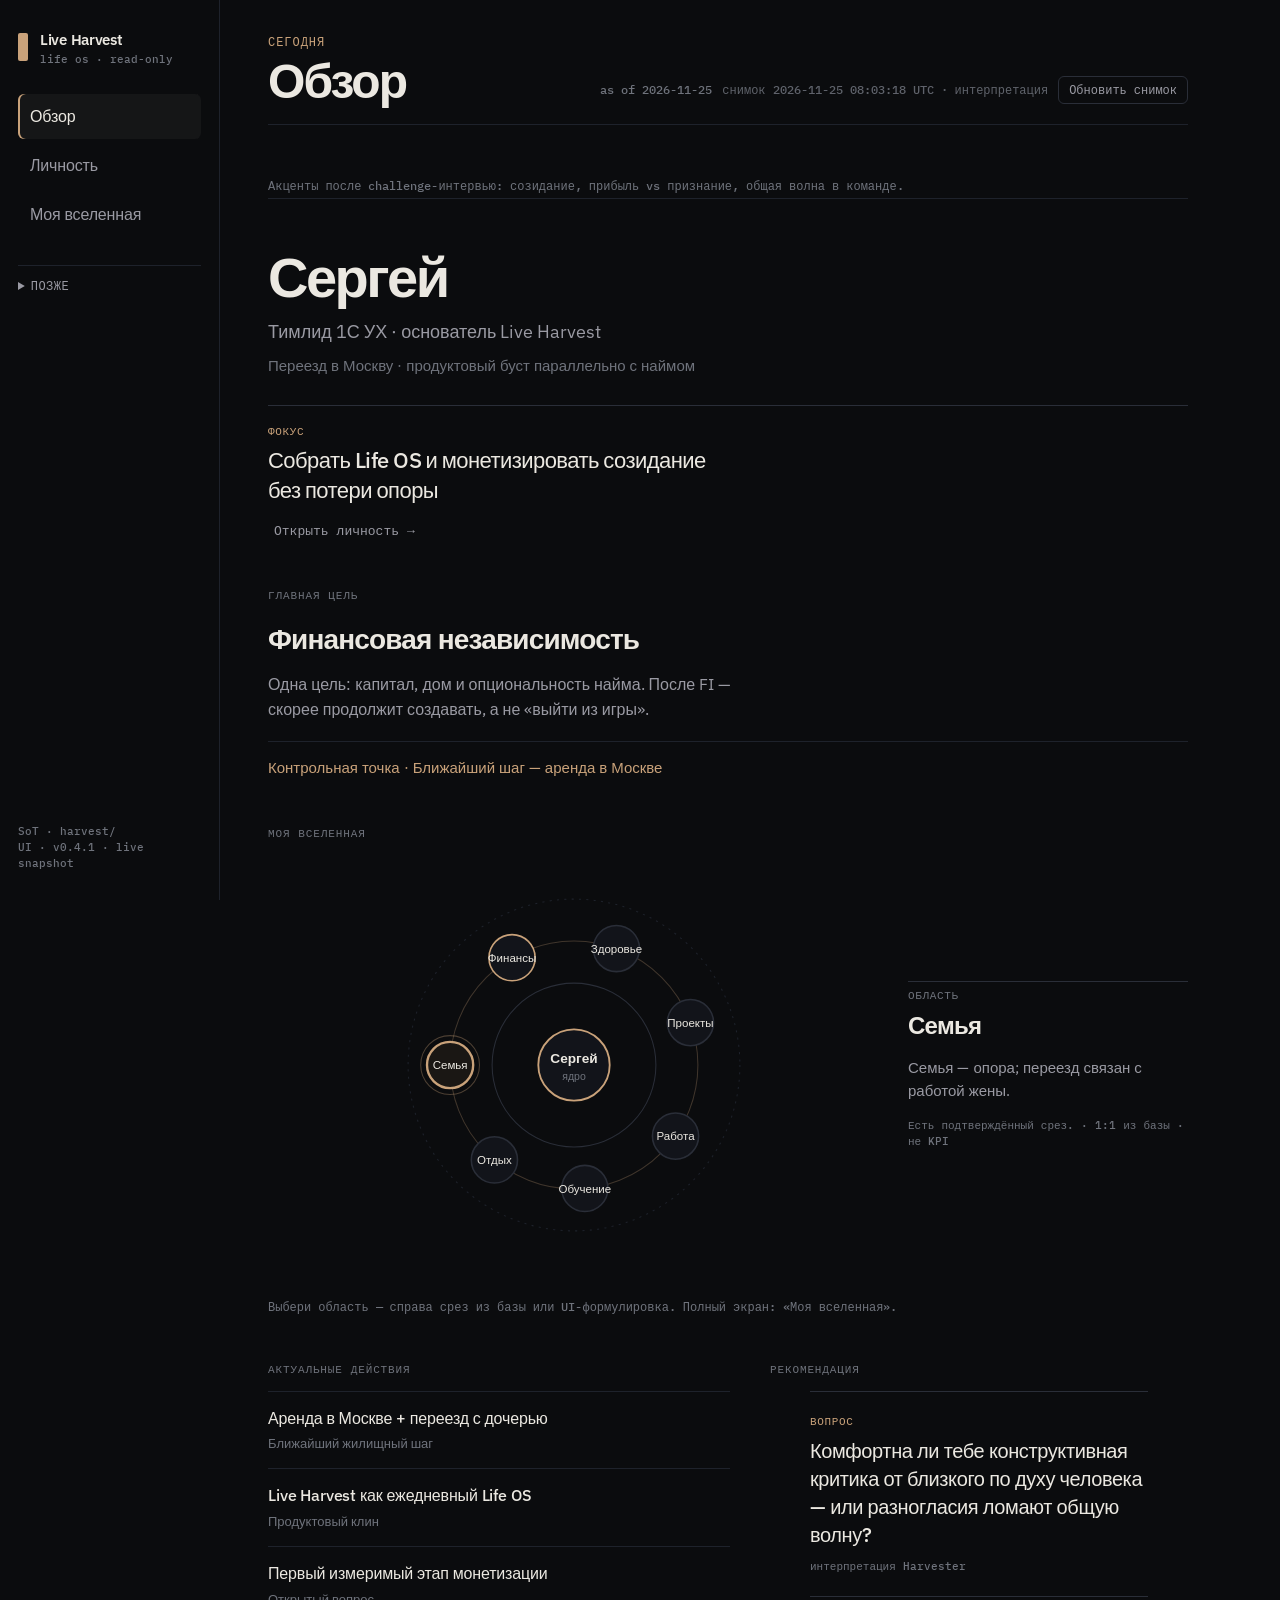
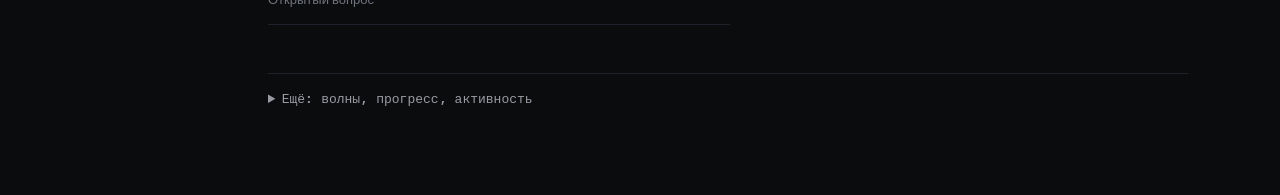
==== commit fa6844b2: "Publish UI v0.4.1 guts: live snapshot pipeline, overlay, and regenerated Command Center data. Co-aut" ====
--- a/index.html
+++ b/index.html
@@ -25,7 +25,7 @@
         <summary>Позже</summary>
         <p>Цели, проекты, финансы, здоровье, дневник, Harvester, Advisor — не готовы. Не маскируем заглушки под продукт.</p>
       </details>
-      <div class="rail-foot">SoT · harvest/<br />UI · v0.4</div>
+      <div class="rail-foot">SoT · harvest/<br />UI · v0.4.1 · live snapshot</div>
     </aside>
 
     <div class="workspace">
@@ -36,6 +36,8 @@
         </div>
         <div class="top-meta">
           <span id="asOf">as of —</span>
+          <span id="snapMeta" class="snap-meta">снимок —</span>
+          <button type="button" class="btn-refresh" id="btnRefresh" title="Перечитать snapshot.json из harvest">Обновить снимок</button>
         </div>
       </header>
       <main id="stage" class="stage" tabindex="-1"></main>
--- a/styles.css
+++ b/styles.css
@@ -87,7 +87,19 @@
 }
 .kicker{margin:0 0 8px;font:500 12px/1 var(--mono);color:var(--accent);letter-spacing:.08em;text-transform:uppercase}
 .top h1{margin:0;font-size:clamp(34px,4vw,48px);font-weight:600;letter-spacing:-.04em;line-height:1}
-.top-meta{font:500 12px/1 var(--mono);color:var(--faint)}
+.top-meta{display:flex;flex-wrap:wrap;gap:10px;align-items:center;font:500 12px/1 var(--mono);color:var(--faint)}
+.snap-meta{opacity:.85}
+.btn-refresh{
+  min-height:28px;padding:0 10px;border-radius:6px;
+  border:1px solid var(--line);color:var(--muted);font:500 12px/1 var(--mono);
+  transition:color .15s var(--ease), border-color .15s var(--ease);
+}
+.btn-refresh:hover{color:var(--text);border-color:var(--accent)}
+.btn-refresh:focus-visible{outline:1px solid var(--accent);outline-offset:2px}
+.pres-note{
+  margin:0;padding:12px 0 4px;color:var(--faint);font:500 12px/1.45 var(--mono);
+  border-bottom:1px solid var(--line-soft);
+}
 
 .stage{max-width:var(--max)}
 .stage:focus{outline:none}
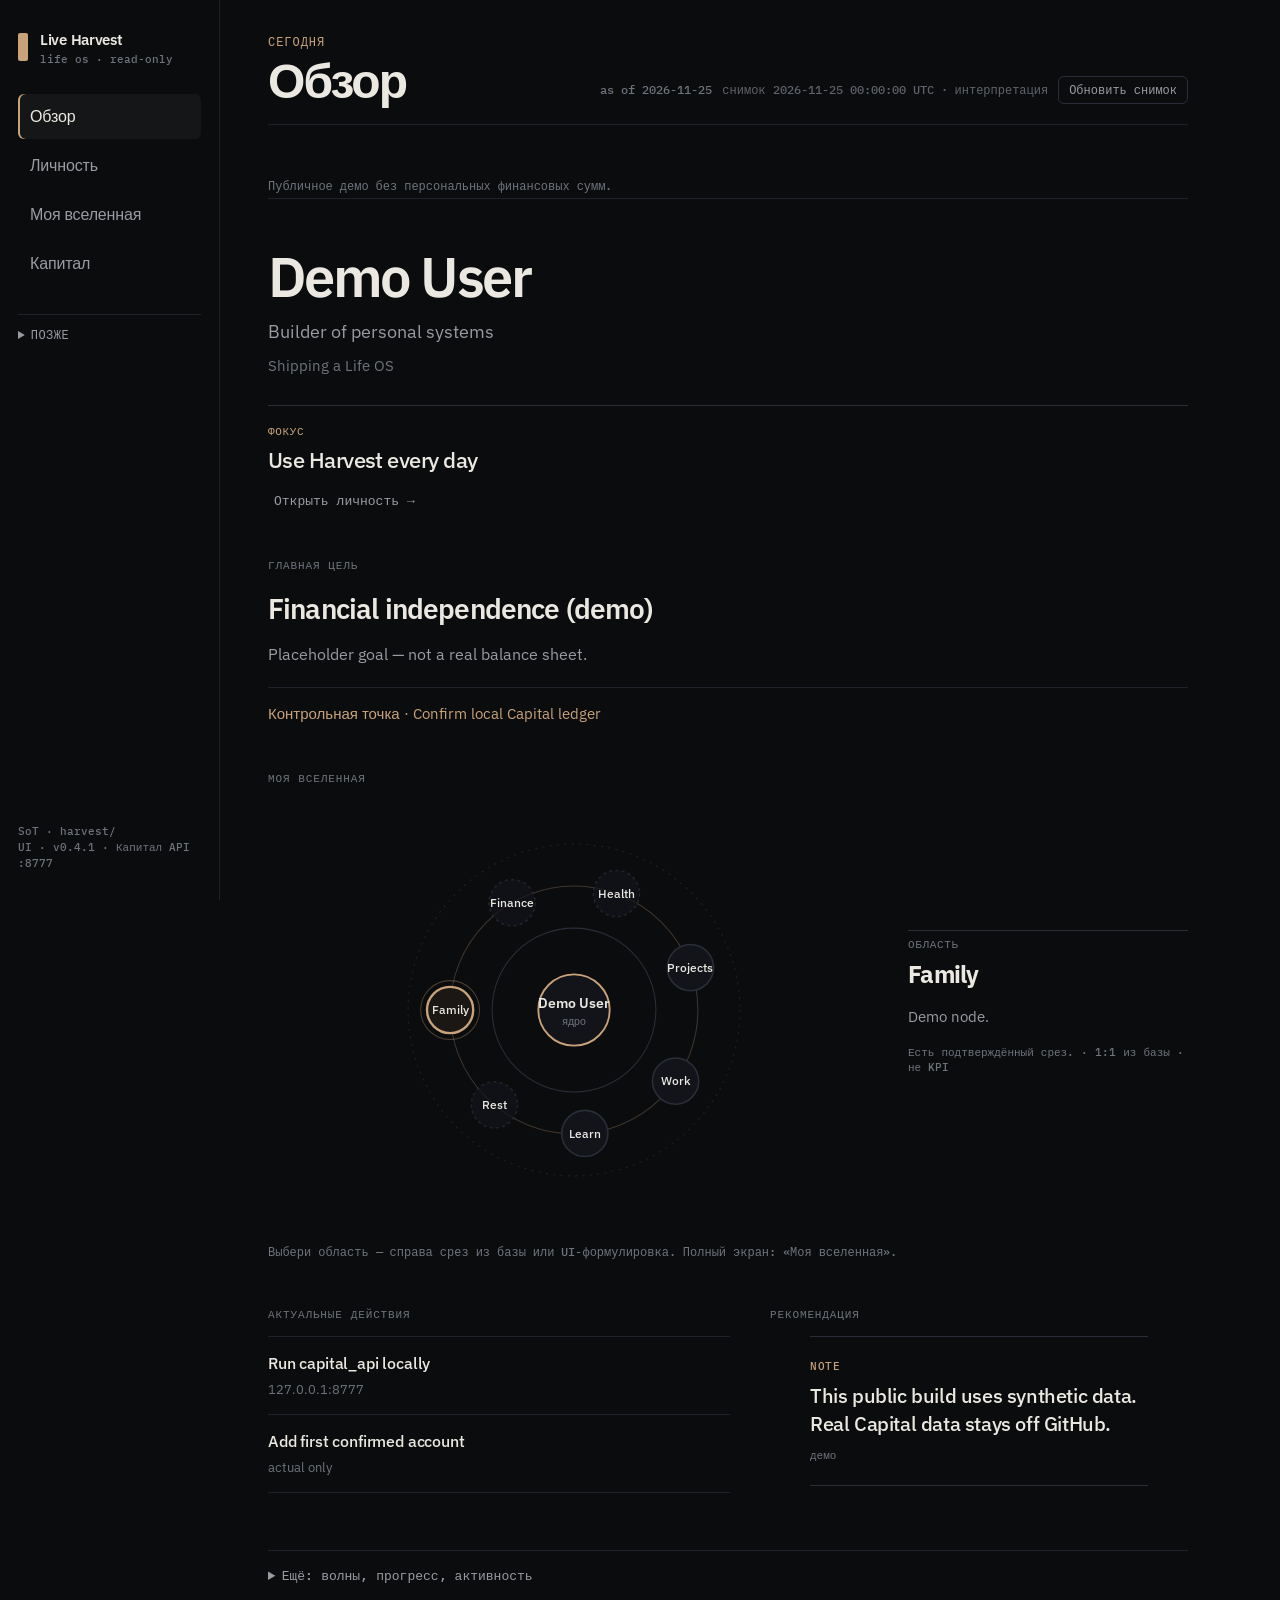
==== commit f1cf4f65: "Add Capital module MVP: local API, Chart.js UI, ledger schema docs, and public demo snapshot without" ====
--- a/index.html
+++ b/index.html
@@ -20,12 +20,13 @@
         <button type="button" class="nav-btn is-active" data-route="home">Обзор</button>
         <button type="button" class="nav-btn" data-route="self">Личность</button>
         <button type="button" class="nav-btn" data-route="universe">Моя вселенная</button>
+        <button type="button" class="nav-btn" data-route="capital">Капитал</button>
       </nav>
       <details class="soon">
         <summary>Позже</summary>
         <p>Цели, проекты, финансы, здоровье, дневник, Harvester, Advisor — не готовы. Не маскируем заглушки под продукт.</p>
       </details>
-      <div class="rail-foot">SoT · harvest/<br />UI · v0.4.1 · live snapshot</div>
+      <div class="rail-foot">SoT · harvest/<br />UI · v0.4.1 · Капитал API :8777</div>
     </aside>
 
     <div class="workspace">
@@ -43,7 +44,9 @@
       <main id="stage" class="stage" tabindex="-1"></main>
     </div>
   </div>
+  <script src="./vendor/chart.umd.min.js"></script>
   <script src="./data.js"></script>
+  <script src="./capital.js"></script>
   <script src="./app.js"></script>
 </body>
 </html>
--- a/styles.css
+++ b/styles.css
@@ -313,6 +313,46 @@
 .timeline li:last-child{border-bottom:1px solid var(--line-soft)}
 .timeline time{font:500 12px/1.4 var(--mono);color:var(--faint)}
 
+/* ——— Capital ——— */
+.cap{display:grid;gap:32px}
+.cap-toolbar{display:flex;justify-content:space-between;gap:20px;flex-wrap:wrap;align-items:end}
+.cap-period{display:flex;gap:8px;align-items:center;flex-wrap:wrap}
+.cap-period input[type=date]{
+  background:var(--bg-elev);border:1px solid var(--line);color:var(--text);
+  border-radius:6px;padding:6px 8px;font:500 13px/1 var(--mono);
+}
+.cap-mode{display:grid;gap:8px;justify-items:end;font-size:13px;color:var(--muted)}
+.cap-api{font:500 11px/1 var(--mono);color:var(--faint)}
+.cap-api.ok{color:var(--life)}
+.cap-banner{margin:0;padding:12px 0;border-top:1px solid var(--line-soft);border-bottom:1px solid var(--line-soft);color:var(--muted);font-size:14px}
+.cap-kpis{display:grid;grid-template-columns:repeat(3,minmax(0,1fr));gap:18px}
+.cap-kpi{padding:4px 0 12px;border-bottom:1px solid var(--line-soft)}
+.cap-num{margin:0;font-size:24px;font-weight:600;letter-spacing:-.03em}
+.cap-sub{margin:6px 0 0;font-size:12px;color:var(--faint)}
+.cap-charts{display:grid;grid-template-columns:1.2fr .8fr;gap:24px}
+.cap-chart-box{min-height:220px}
+.cap-ops-tools{margin-bottom:10px}
+.cap-ops-tools input{
+  width:100%;max-width:320px;background:var(--bg-elev);border:1px solid var(--line);
+  color:var(--text);border-radius:6px;padding:8px 10px;font:400 14px/1.2 var(--font);
+}
+.cap-table-wrap{overflow:auto;border-top:1px solid var(--line-soft)}
+.cap-table{width:100%;border-collapse:collapse;font-size:13px}
+.cap-table th,.cap-table td{padding:10px 8px;border-bottom:1px solid var(--line-soft);text-align:left;vertical-align:top}
+.cap-table th{font:500 11px/1 var(--mono);color:var(--faint);text-transform:uppercase;letter-spacing:.04em}
+.cap-forms{display:grid;gap:16px;padding-top:12px;border-top:1px solid var(--line)}
+.cap-form{display:flex;flex-wrap:wrap;gap:8px;align-items:center}
+.cap-form input,.cap-form select{
+  background:var(--bg-elev);border:1px solid var(--line);color:var(--text);
+  border-radius:6px;padding:8px 10px;font:400 13px/1.2 var(--font);
+}
+.cap-form button{
+  min-height:34px;padding:0 12px;border-radius:6px;border:1px solid var(--accent);
+  color:var(--accent);font:500 13px/1 var(--mono);
+}
+.cap-form button:hover{background:var(--accent-soft)}
+.is-hidden{display:none !important}
+
 @media (max-width:900px){
   .shell{grid-template-columns:1fr}
   .rail{position:relative;height:auto;border-right:0;border-bottom:1px solid var(--line-soft);padding:18px 16px}
@@ -323,4 +363,5 @@
   .top{flex-direction:column;align-items:start}
   .intro-name,.persona-name{font-size:36px}
   .focus-text{font-size:18px}
-}
+  .cap-kpis,.cap-charts{grid-template-columns:1fr}
+}
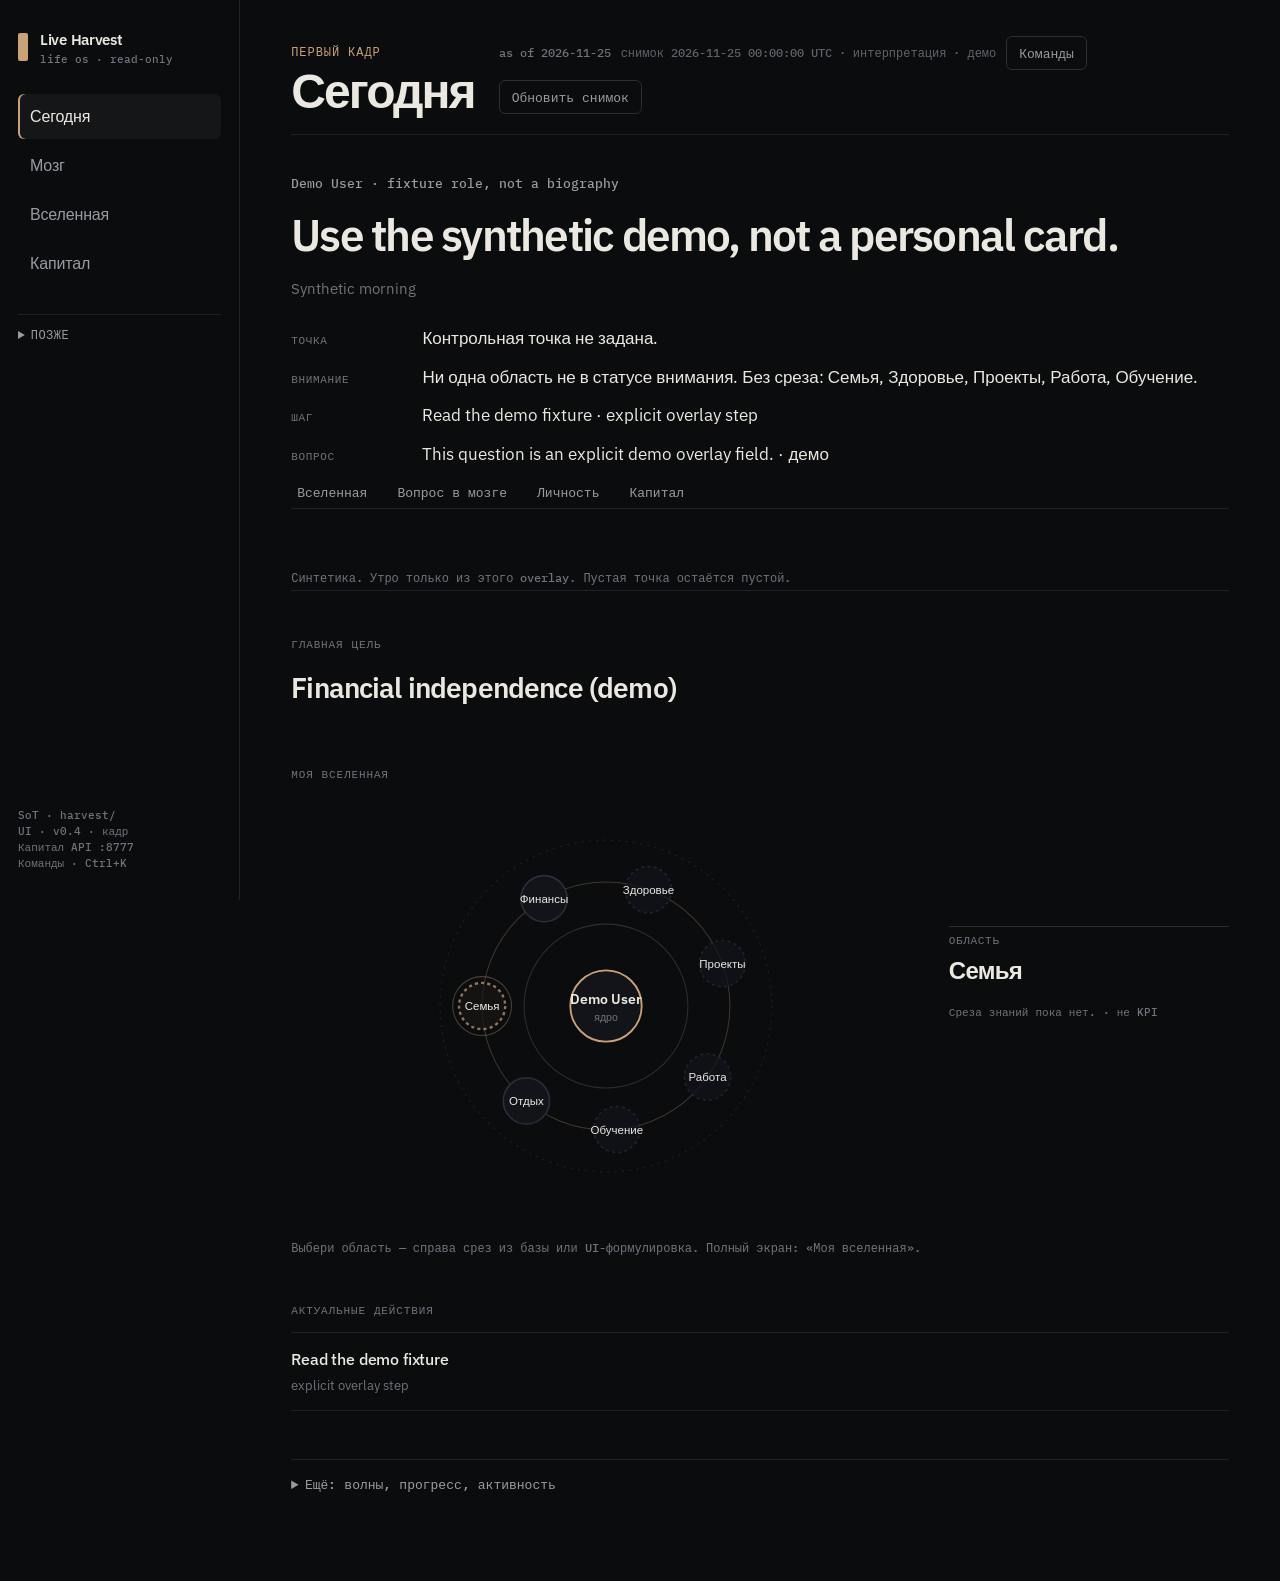
==== commit 863f5090: "Publish BRAIN EVOLUTION 01 public slice: First Frame UI, brain CLIs, synthetic fixtures. Adds honest" ====
--- a/index.html
+++ b/index.html
@@ -17,16 +17,16 @@
         </div>
       </div>
       <nav class="nav" aria-label="Основные экраны">
-        <button type="button" class="nav-btn is-active" data-route="home">Обзор</button>
-        <button type="button" class="nav-btn" data-route="self">Личность</button>
-        <button type="button" class="nav-btn" data-route="universe">Моя вселенная</button>
+        <button type="button" class="nav-btn is-active" data-route="home">Сегодня</button>
+        <button type="button" class="nav-btn" data-route="brain">Мозг</button>
+        <button type="button" class="nav-btn" data-route="universe">Вселенная</button>
         <button type="button" class="nav-btn" data-route="capital">Капитал</button>
       </nav>
       <details class="soon">
         <summary>Позже</summary>
-        <p>Цели, проекты, финансы, здоровье, дневник, Harvester, Advisor — не готовы. Не маскируем заглушки под продукт.</p>
+        <p>Журнал ответов, захват мысли, цели как система, здоровье, Harvester и Advisor — не готовы. Линзы читают снимок. Рефлексия: «Уточнить рефлексию» → промпт в буфер → Cursor. Исследования: синтетический пакет в буфер. Из UI наружу ничего не уходит.</p>
       </details>
-      <div class="rail-foot">SoT · harvest/<br />UI · v0.4.1 · Капитал API :8777</div>
+      <div class="rail-foot">SoT · harvest/<br />UI · v0.4 · кадр<br />Капитал API :8777<br />Команды · Ctrl+K</div>
     </aside>
 
     <div class="workspace">
@@ -38,10 +38,18 @@
         <div class="top-meta">
           <span id="asOf">as of —</span>
           <span id="snapMeta" class="snap-meta">снимок —</span>
+          <button type="button" class="btn-refresh" id="btnPalette" title="Переходы (Ctrl+K)">Команды</button>
           <button type="button" class="btn-refresh" id="btnRefresh" title="Перечитать snapshot.json из harvest">Обновить снимок</button>
         </div>
       </header>
       <main id="stage" class="stage" tabindex="-1"></main>
+    </div>
+  </div>
+  <div class="palette" id="palette" hidden>
+    <div class="palette-card" role="dialog" aria-modal="true" aria-labelledby="paletteLabel">
+      <p id="paletteLabel" class="sr">Переходы</p>
+      <input id="paletteQ" type="text" placeholder="Перейти…" autocomplete="off" spellcheck="false" aria-controls="paletteList" />
+      <ul class="palette-list" id="paletteList" role="listbox"></ul>
     </div>
   </div>
   <script src="./vendor/chart.umd.min.js"></script>
--- a/styles.css
+++ b/styles.css
@@ -23,7 +23,8 @@
   --mono:"IBM Plex Mono",ui-monospace,monospace;
   --rail:220px;
   --ease:cubic-bezier(.2,.7,.2,1);
-  --max:920px;
+  --max:min(1480px, 100%);
+  --rail:240px;
 }
 
 *{box-sizing:border-box}
@@ -77,10 +78,11 @@
 .soon p{margin:10px 0 0;line-height:1.45}
 .rail-foot{margin-top:auto;font:500 11px/1.45 var(--mono);color:var(--faint)}
 
-.workspace{min-width:0;padding:36px 48px 80px}
+.workspace{min-width:0;padding:36px clamp(28px,4vw,64px) 80px}
 .top{
   display:flex;justify-content:space-between;align-items:end;gap:24px;
   max-width:var(--max);
+  width:100%;
   margin-bottom:40px;
   padding-bottom:20px;
   border-bottom:1px solid var(--line-soft);
@@ -101,8 +103,17 @@
   border-bottom:1px solid var(--line-soft);
 }
 
-.stage{max-width:var(--max)}
+.stage{max-width:var(--max);width:100%}
+.stage.is-wide{max-width:min(1680px,100%)}
+.top.is-wide,.workspace:has(.stage.is-wide) .top{max-width:min(1680px,100%)}
 .stage:focus{outline:none}
+@media (min-width:1400px){
+  .home-split{grid-template-columns:1.1fr 1fr;gap:56px}
+  .uni-panel.is-page{grid-template-columns:minmax(0,1.15fr) minmax(280px,380px);gap:56px}
+  .cap-hero{grid-template-columns:1.45fr .9fr;gap:48px}
+  .cap-pos{gap:28px}
+  .cap-wide{gap:56px}
+}
 
 /* ——— Home: editorial ——— */
 .home{display:grid;gap:48px}
@@ -314,8 +325,14 @@
 .timeline time{font:500 12px/1.4 var(--mono);color:var(--faint)}
 
 /* ——— Capital ——— */
-.cap{display:grid;gap:32px}
-.cap-toolbar{display:flex;justify-content:space-between;gap:20px;flex-wrap:wrap;align-items:end}
+.cap{display:grid;gap:28px;width:100%}
+.cap-chrome{
+  position:sticky;top:0;z-index:8;
+  background:linear-gradient(180deg, var(--bg) 70%, rgba(11,12,14,.92));
+  padding:4px 0 0;margin:0 0 4px;
+  border-bottom:1px solid var(--line-soft);
+}
+.cap-toolbar{display:flex;justify-content:space-between;gap:20px;flex-wrap:wrap;align-items:end;padding-bottom:12px}
 .cap-period{display:flex;gap:8px;align-items:center;flex-wrap:wrap}
 .cap-period input[type=date]{
   background:var(--bg-elev);border:1px solid var(--line);color:var(--text);
@@ -324,16 +341,64 @@
 .cap-mode{display:grid;gap:8px;justify-items:end;font-size:13px;color:var(--muted)}
 .cap-api{font:500 11px/1 var(--mono);color:var(--faint)}
 .cap-api.ok{color:var(--life)}
-.cap-banner{margin:0;padding:12px 0;border-top:1px solid var(--line-soft);border-bottom:1px solid var(--line-soft);color:var(--muted);font-size:14px}
-.cap-kpis{display:grid;grid-template-columns:repeat(3,minmax(0,1fr));gap:18px}
-.cap-kpi{padding:4px 0 12px;border-bottom:1px solid var(--line-soft)}
+.cap-banner{margin:0;padding:4px 0 0;color:var(--faint);font:500 12px/1.4 var(--mono)}
+.cap-hero{
+  display:grid;grid-template-columns:1.2fr .95fr;gap:32px;align-items:end;
+  padding:4px 0 24px;border-bottom:1px solid var(--line-soft);
+}
+.cap-hero-compact{padding-top:0}
+.cap-hero-kicker{margin:0 0 10px;font:500 12px/1 var(--mono);color:var(--life);letter-spacing:.08em;text-transform:uppercase}
+.cap-hero-title{margin:0;font-size:clamp(28px,3vw,40px);font-weight:600;letter-spacing:-.04em;line-height:1.1}
+.cap-hero-lead{margin:14px 0 0;color:var(--muted);font-size:17px;max-width:46ch;line-height:1.45}
+.cap-hero-stats{display:grid;grid-template-columns:1fr 1fr;gap:18px;text-align:right}
+.cap-hero-stat .cap-num{font-size:clamp(26px,3vw,36px)}
+.cap-hero-stat.is-positive .cap-num,.cap-num.is-life{color:var(--life)}
+.cap-hero-stat .cap-sub{margin-top:8px}
+.cap-pos{
+  display:grid;grid-template-columns:repeat(3,minmax(0,1fr));gap:20px;
+}
+.cap-pos-4{grid-template-columns:repeat(4,minmax(0,1fr))}
+.cap-kpi{padding:4px 0 14px;border-bottom:1px solid var(--line-soft)}
+.cap-kpi.is-positive .cap-num{color:var(--life)}
+.cap-kpi.cap-click{border-radius:8px;transition:background .15s var(--ease)}
+.cap-kpi.cap-click:hover,.cap-kpi.cap-click:focus-visible{background:rgba(255,255,255,.03);outline:none}
 .cap-num{margin:0;font-size:24px;font-weight:600;letter-spacing:-.03em}
 .cap-sub{margin:6px 0 0;font-size:12px;color:var(--faint)}
-.cap-charts{display:grid;grid-template-columns:1.2fr .8fr;gap:24px}
-.cap-chart-box{min-height:220px}
+.cap-sec-head{display:flex;justify-content:space-between;align-items:end;gap:12px;margin-bottom:8px}
+.cap-inline-title{margin:4px 0 0;font-size:20px;font-weight:600;letter-spacing:-.02em}
+.cap-inline-details{
+  border-top:1px solid var(--line-soft);padding:12px 0 0;margin-top:8px;
+}
+.cap-inline-details > summary{
+  list-style:none;cursor:pointer;color:var(--muted);font:500 12px/1 var(--mono);
+  letter-spacing:.04em;text-transform:uppercase;
+}
+.cap-inline-details > summary::-webkit-details-marker{display:none}
+.cap-inline-details > summary:hover{color:var(--text)}
+.cap-debt{
+  border:1px solid var(--line-soft);border-radius:10px;padding:0;
+  background:rgba(255,255,255,.015);
+}
+.cap-debt > summary{
+  list-style:none;cursor:pointer;display:flex;align-items:center;gap:12px;
+  padding:14px 16px;color:var(--muted);font-size:14px;
+}
+.cap-debt > summary::-webkit-details-marker{display:none}
+.cap-debt > summary:focus-visible{outline:1px solid var(--accent);outline-offset:2px}
+.cap-debt-ico{
+  width:28px;height:28px;border-radius:8px;flex:0 0 auto;
+  display:grid;place-items:center;
+  border:1px solid var(--line);color:var(--faint);background:var(--bg-elev);
+}
+.cap-debt-ico svg{width:16px;height:16px}
+.cap-debt-body{padding:0 16px 16px;border-top:1px solid var(--line-soft)}
+.cap-debt-body .soft-list{margin-top:10px}
+.cap-charts{display:grid;grid-template-columns:1.25fr .75fr;gap:28px}
+.cap-chart-box{min-height:240px}
+.cap-wide{display:grid;grid-template-columns:1fr 1fr;gap:40px;align-items:start}
 .cap-ops-tools{margin-bottom:10px}
 .cap-ops-tools input{
-  width:100%;max-width:320px;background:var(--bg-elev);border:1px solid var(--line);
+  width:100%;max-width:280px;background:var(--bg-elev);border:1px solid var(--line);
   color:var(--text);border-radius:6px;padding:8px 10px;font:400 14px/1.2 var(--font);
 }
 .cap-table-wrap{overflow:auto;border-top:1px solid var(--line-soft)}
@@ -351,7 +416,209 @@
   color:var(--accent);font:500 13px/1 var(--mono);
 }
 .cap-form button:hover{background:var(--accent-soft)}
+.cap-recon{
+  margin:0;padding:10px 14px;border-radius:8px;border:1px solid var(--line-soft);
+  font:500 13px/1.4 var(--mono);color:var(--muted);
+}
+.cap-recon.is-ok{border-color:rgba(92,184,138,.45);color:var(--life)}
+.cap-recon.is-err{border-color:rgba(212,138,120,.55);color:var(--open)}
+.cap-recon.is-warn{border-color:rgba(203,180,106,.45);color:var(--hypo)}
+.cap-econ-list{list-style:none;margin:12px 0 0;padding:0;display:grid;gap:6px}
+.cap-econ-list li{
+  display:flex;justify-content:space-between;gap:12px;
+  padding:8px 0;border-bottom:1px solid var(--line-soft);font-size:13px;cursor:pointer;
+}
+.cap-econ-list li:hover,.cap-click{cursor:pointer}
+.cap-click:hover .cap-num,.cap-kpi.cap-click:hover .section-label{color:var(--accent)}
+.cap-presets{display:flex;flex-wrap:wrap;gap:6px;margin-top:10px}
+.cap-preset{
+  padding:6px 10px;border-radius:6px;border:1px solid var(--line-soft);
+  color:var(--faint);font:500 11px/1 var(--mono);
+}
+.cap-preset:hover{color:var(--text);border-color:var(--line)}
+.cap-preset.is-active{color:var(--text);border-color:var(--accent);background:var(--accent-soft)}
+.cap-import-report{padding:12px 0 8px;border-bottom:1px solid var(--line-soft)}
+.cap-import-card{width:min(720px,100%);max-height:min(90vh,900px);overflow:auto}
+.cap-import-ta{
+  width:100%;min-height:220px;resize:vertical;
+  background:var(--bg);border:1px solid var(--line);color:var(--text);
+  border-radius:8px;padding:12px;font:400 13px/1.45 var(--mono);
+}
+.cap-spend{display:grid;grid-template-columns:1.05fr .95fr;gap:36px;align-items:start}
+.cap-doughnut-wrap{position:relative}
+.cap-doughnut-stage{position:relative;max-width:360px;margin:0 auto}
+.cap-doughnut-center{
+  position:absolute;inset:0;display:grid;place-content:center;text-align:center;
+  pointer-events:none;padding-top:8px;
+}
+.cap-doughnut-center .cap-num{font-size:22px;color:var(--life)}
+.cap-legend{list-style:none;margin:0;padding:0;display:grid;gap:8px}
+.cap-legend li{
+  display:grid;grid-template-columns:14px 1fr auto;gap:10px;align-items:center;
+  padding:10px 8px;margin:0 -8px;border-radius:8px;border-bottom:1px solid var(--line-soft);
+  cursor:pointer;font-size:13px;
+}
+.cap-legend li:hover{color:var(--accent);background:rgba(255,255,255,.03)}
+.cap-swatch{width:12px;height:12px;border-radius:3px}
+.cap-drill{margin-top:16px;padding-top:12px;border-top:1px solid var(--line-soft)}
+.cap-tabs{
+  display:flex;flex-wrap:nowrap;gap:2px;overflow-x:auto;scrollbar-width:thin;
+  padding:0 0 2px;-webkit-overflow-scrolling:touch;
+}
+.cap-tab{
+  flex:0 0 auto;padding:12px 14px;border-radius:8px 8px 0 0;color:var(--muted);
+  font:500 13px/1 var(--font);border:1px solid transparent;border-bottom:0;
+  white-space:nowrap;
+}
+.cap-tab:hover{color:var(--text);background:rgba(255,255,255,.03)}
+.cap-tab.is-active{color:var(--text);background:var(--bg-elev);border-color:var(--line-soft)}
+.cap-tab:focus-visible{outline:1px solid var(--accent);outline-offset:2px}
+.cap-gaps{margin:0;padding:12px 14px;border-left:2px solid var(--hypo);color:var(--muted);font-size:14px}
+.cap-panel{display:grid;gap:12px;padding:18px 0;border-top:1px solid var(--line-soft)}
+.cap-panel-head{display:flex;justify-content:space-between;gap:12px;align-items:center;flex-wrap:wrap}
+.cap-panel h3{margin:0;font-size:18px;font-weight:600}
+.cap-form-grid{display:grid;grid-template-columns:repeat(auto-fill,minmax(180px,1fr));gap:12px;align-items:end}
+.cap-form-grid label{display:grid;gap:6px;font:500 11px/1 var(--mono);color:var(--faint);text-transform:uppercase;letter-spacing:.04em}
+.cap-form-grid input{width:100%}
+.cap-check{display:flex !important;flex-direction:row !important;align-items:center;gap:8px;text-transform:none !important;font:400 14px/1.2 var(--font) !important;color:var(--muted) !important;letter-spacing:0 !important}
+.cap-ops-tools{display:flex;flex-wrap:wrap;gap:8px;align-items:center}
+.cap-ops-tools select{
+  background:var(--bg-elev);border:1px solid var(--line);color:var(--text);
+  border-radius:6px;padding:8px 10px;font:400 13px/1.2 var(--font);
+}
+.cap-row-actions{display:flex;flex-wrap:wrap;gap:8px;white-space:nowrap}
+.cap-grow{flex:1 1 180px;min-width:160px}
+.cap-asset-board{display:grid;gap:28px}
+.cap-asset-list{display:grid;gap:0}
+.cap-asset-row{
+  width:100%;text-align:left;
+  display:grid;grid-template-columns:minmax(0,1fr) auto;gap:16px;align-items:center;
+  padding:14px 4px;border-bottom:1px solid var(--line-soft);
+  transition:background .15s var(--ease);
+}
+.cap-asset-row:hover,.cap-asset-row:focus-visible{background:rgba(255,255,255,.03);outline:none}
+.cap-asset-row.is-static{cursor:default}
+.cap-asset-name{margin:0;font-size:16px;font-weight:600;letter-spacing:-.02em}
+.cap-asset-meta{margin:4px 0 8px;font:500 12px/1.3 var(--mono);color:var(--faint)}
+.cap-asset-bar{height:3px;background:var(--line-soft);border-radius:2px;overflow:hidden;max-width:280px}
+.cap-asset-bar > span{display:block;height:100%;background:var(--life);border-radius:2px}
+.cap-asset-side{text-align:right}
+.cap-asset-side .cap-num{font-size:20px}
+.cap-drawer-backdrop{
+  position:fixed;inset:0;z-index:45;background:rgba(0,0,0,.45);
+}
+.cap-drawer{
+  position:fixed;top:0;right:0;z-index:46;width:min(440px,100vw);height:100vh;
+  background:var(--bg-elev);border-left:1px solid var(--line);
+  display:grid;grid-template-rows:auto auto 1fr auto;gap:0;
+  padding:20px 18px 16px;transform:translateX(104%);
+  transition:transform .22s var(--ease);
+}
+.cap-drawer.is-open{transform:none}
+.cap-drawer-head{display:flex;justify-content:space-between;gap:12px;align-items:start}
+.cap-drawer-head h3{margin:4px 0 0;font-size:20px;letter-spacing:-.02em}
+.cap-drawer-meta{display:flex;gap:10px;align-items:center;padding:12px 0;border-bottom:1px solid var(--line-soft);color:var(--faint);font:500 12px/1 var(--mono)}
+.cap-drawer-meta input{
+  flex:1;background:var(--bg);border:1px solid var(--line);color:var(--text);
+  border-radius:6px;padding:8px 10px;font:400 13px/1.2 var(--font);
+}
+.cap-op-list{list-style:none;margin:0;padding:8px 0;overflow:auto}
+.cap-op-list li{
+  display:grid;grid-template-columns:minmax(0,1fr) auto;gap:12px;
+  padding:12px 0;border-bottom:1px solid var(--line-soft);
+}
+.cap-op-list li.is-empty{color:var(--faint)}
+.cap-op-date{margin:0;font:500 11px/1 var(--mono);color:var(--faint)}
+.cap-op-title{margin:4px 0 0;font-size:14px;font-weight:500}
+.cap-op-sub{margin:4px 0 0;font-size:12px;color:var(--faint);max-width:42ch;overflow:hidden;text-overflow:ellipsis;white-space:nowrap}
+.cap-op-amt{margin:0;font:600 14px/1.2 var(--font);white-space:nowrap}
+.cap-drawer-foot{padding-top:12px;border-top:1px solid var(--line-soft)}
+.btn-primary,.btn-ghost,.btn-refresh{
+  min-height:34px;padding:0 12px;border-radius:6px;font:500 13px/1 var(--mono);
+}
+.btn-primary{border:1px solid var(--accent);color:var(--accent)}
+.btn-primary:hover{background:var(--accent-soft)}
+.btn-ghost,.btn-refresh{border:1px solid var(--line);color:var(--muted)}
+.btn-ghost:hover,.btn-refresh:hover{color:var(--text);border-color:var(--text)}
+.linkish{color:var(--accent);font:500 12px/1 var(--mono);text-decoration:underline;text-underline-offset:3px}
+.cap-toast{
+  position:fixed;right:24px;bottom:24px;z-index:40;
+  max-width:min(420px,calc(100vw - 32px));
+  padding:12px 16px;border-radius:10px;border:1px solid var(--line);
+  background:var(--bg-elev);color:var(--text);font-size:14px;
+  opacity:0;transform:translateY(8px);pointer-events:none;
+  transition:opacity .2s var(--ease), transform .2s var(--ease);
+}
+.cap-toast.is-on{opacity:1;transform:none;pointer-events:auto}
+.cap-toast.is-ok{border-color:rgba(92,184,138,.45)}
+.cap-toast.is-err{border-color:rgba(212,138,120,.55)}
+.cap-dialog{
+  position:fixed;inset:0;z-index:50;display:none;place-items:center;
+  background:rgba(0,0,0,.55);padding:24px;
+}
+.cap-dialog.is-open{display:grid}
+.cap-dialog-card{
+  width:min(440px,100%);background:var(--bg-elev);border:1px solid var(--line);
+  border-radius:12px;padding:22px 22px 18px;display:grid;gap:12px;
+}
+.cap-dialog-card h3{margin:0;font-size:18px}
+.cap-dialog-card p{margin:0;color:var(--muted)}
+.cap-dialog-actions{display:flex;justify-content:end;gap:8px;margin-top:8px}
+.cap-dialog-card input{
+  width:100%;background:var(--bg);border:1px solid var(--line);color:var(--text);
+  border-radius:6px;padding:8px 10px;font:400 14px/1.2 var(--font);
+}
 .is-hidden{display:none !important}
+.sr{position:absolute;width:1px;height:1px;padding:0;margin:-1px;overflow:hidden;clip:rect(0,0,0,0);white-space:nowrap;border:0}
+
+.morning{display:grid;gap:18px;padding-bottom:8px;border-bottom:1px solid var(--line-soft)}
+.morning-who{margin:0;font:500 13px/1.4 var(--mono);color:var(--muted)}
+.morning-focus{margin:0;max-width:34ch;font-size:clamp(32px,4.4vw,44px);font-weight:600;letter-spacing:-.04em;line-height:1.08}
+.morning-stage{margin:0;max-width:46ch;color:var(--faint);font-size:15px}
+.morning-lines{list-style:none;margin:8px 0 0;padding:0;display:grid;gap:14px}
+.morning-lines li{display:grid;grid-template-columns:7.2rem minmax(0,1fr);gap:16px;align-items:baseline}
+.morning-lines span{font:500 11px/1.3 var(--mono);color:var(--faint);letter-spacing:.06em;text-transform:uppercase}
+.morning-lines p{margin:0;font-size:17px;line-height:1.45}
+.morning-jumps{display:flex;flex-wrap:wrap;gap:8px 18px}
+.morning-jumps .intro-link{margin-top:0}
+
+.lens{display:flex;flex-wrap:wrap;gap:4px;margin:0 0 10px}
+.lens-btn{padding:8px 10px;border-radius:8px;color:var(--muted);letter-spacing:-.01em}
+.lens-btn:hover{color:var(--text);background:rgba(255,255,255,.03)}
+.lens-btn.is-active{color:var(--text);background:rgba(255,255,255,.04);box-shadow:inset 0 -2px 0 var(--accent)}
+.lens-btn:focus-visible{outline:1px solid var(--accent);outline-offset:2px}
+.lens-note{margin:0 0 28px;max-width:52ch;color:var(--faint);font-size:14px}
+.research-path{display:grid;gap:12px;max-width:68ch;padding-top:8px;border-top:1px solid var(--line-soft)}
+.research-path .lens-note,.research-path .uni-page-lead,.research-path .section-label{margin:0}
+.research-path code{font:500 12px/1.45 var(--mono);color:var(--muted)}
+.research-cmd{
+  margin:0;padding:12px 14px;border:1px solid var(--line);border-radius:8px;
+  background:var(--bg-elev);color:var(--muted);
+  font:500 12px/1.5 var(--mono);white-space:pre-wrap;overflow:auto;
+}
+.research-actions{display:grid;gap:8px;justify-items:start}
+.research-status{max-width:62ch;font:500 12px/1.45 var(--mono);color:var(--accent)}
+.research-fallback{
+  width:100%;min-height:180px;resize:vertical;
+  background:var(--bg-elev);color:var(--text);border:1px solid var(--line);border-radius:8px;
+  padding:12px 14px;font:500 12px/1.5 var(--mono);
+}
+.brain{display:grid;gap:28px}
+.brain .pull{margin-top:8px}
+
+.palette[hidden]{display:none !important}
+.palette{position:fixed;inset:0;z-index:70;display:grid;align-items:start;justify-content:center;padding:14vh 16px 16px;background:rgba(0,0,0,.55)}
+.palette-card{width:min(560px,100%);background:var(--bg-elev);border:1px solid var(--line);border-radius:12px;overflow:hidden}
+.palette-card input{width:100%;background:transparent;border:0;border-bottom:1px solid var(--line);color:var(--text);padding:16px 18px;font:500 16px/1.3 var(--font);outline:none}
+.palette-list{list-style:none;margin:0;padding:6px;max-height:min(50vh,420px);overflow:auto}
+.palette-item{width:100%;display:flex;justify-content:space-between;gap:12px;align-items:baseline;text-align:left;padding:10px 12px;border-radius:8px;color:var(--text)}
+.palette-item .hint{font:500 11px/1.3 var(--mono);color:var(--faint);white-space:nowrap}
+.palette-item.is-active,.palette-item:hover{background:rgba(255,255,255,.04)}
+.palette-item:focus-visible{outline:1px solid var(--accent);outline-offset:2px}
+.palette-empty{padding:14px 12px;color:var(--faint);font-size:14px}
+@media (prefers-reduced-motion:reduce){
+  .cap-drawer,.cap-toast{transition:none}
+}
 
 @media (max-width:900px){
   .shell{grid-template-columns:1fr}
@@ -363,5 +630,8 @@
   .top{flex-direction:column;align-items:start}
   .intro-name,.persona-name{font-size:36px}
   .focus-text{font-size:18px}
-  .cap-kpis,.cap-charts{grid-template-columns:1fr}
-}
+  .cap-hero,.cap-pos,.cap-pos-4,.cap-charts,.cap-wide,.cap-spend,.cap-hero-stats{grid-template-columns:1fr}
+  .cap-hero-stats,.cap-hero-stat,.cap-asset-side{text-align:left}
+  .cap-chrome{position:static}
+  .morning-lines li{grid-template-columns:1fr;gap:4px}
+}
